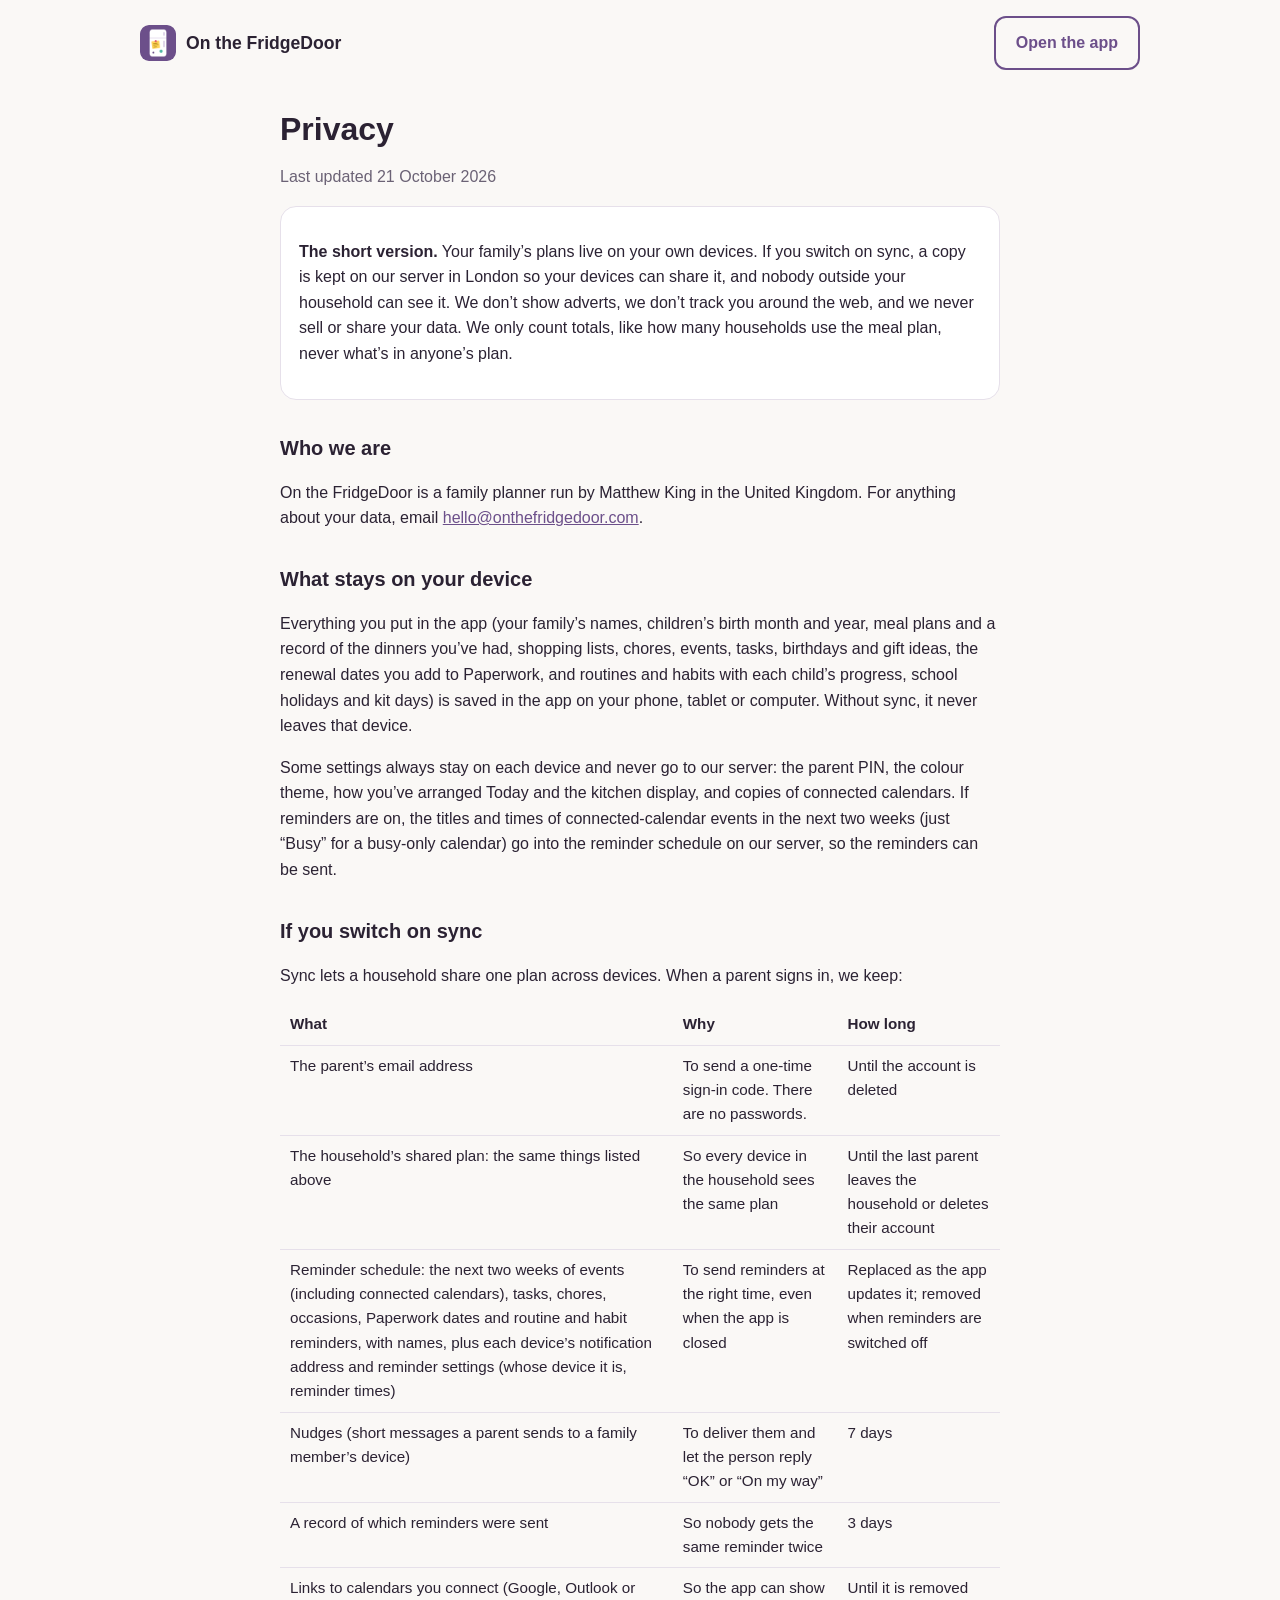
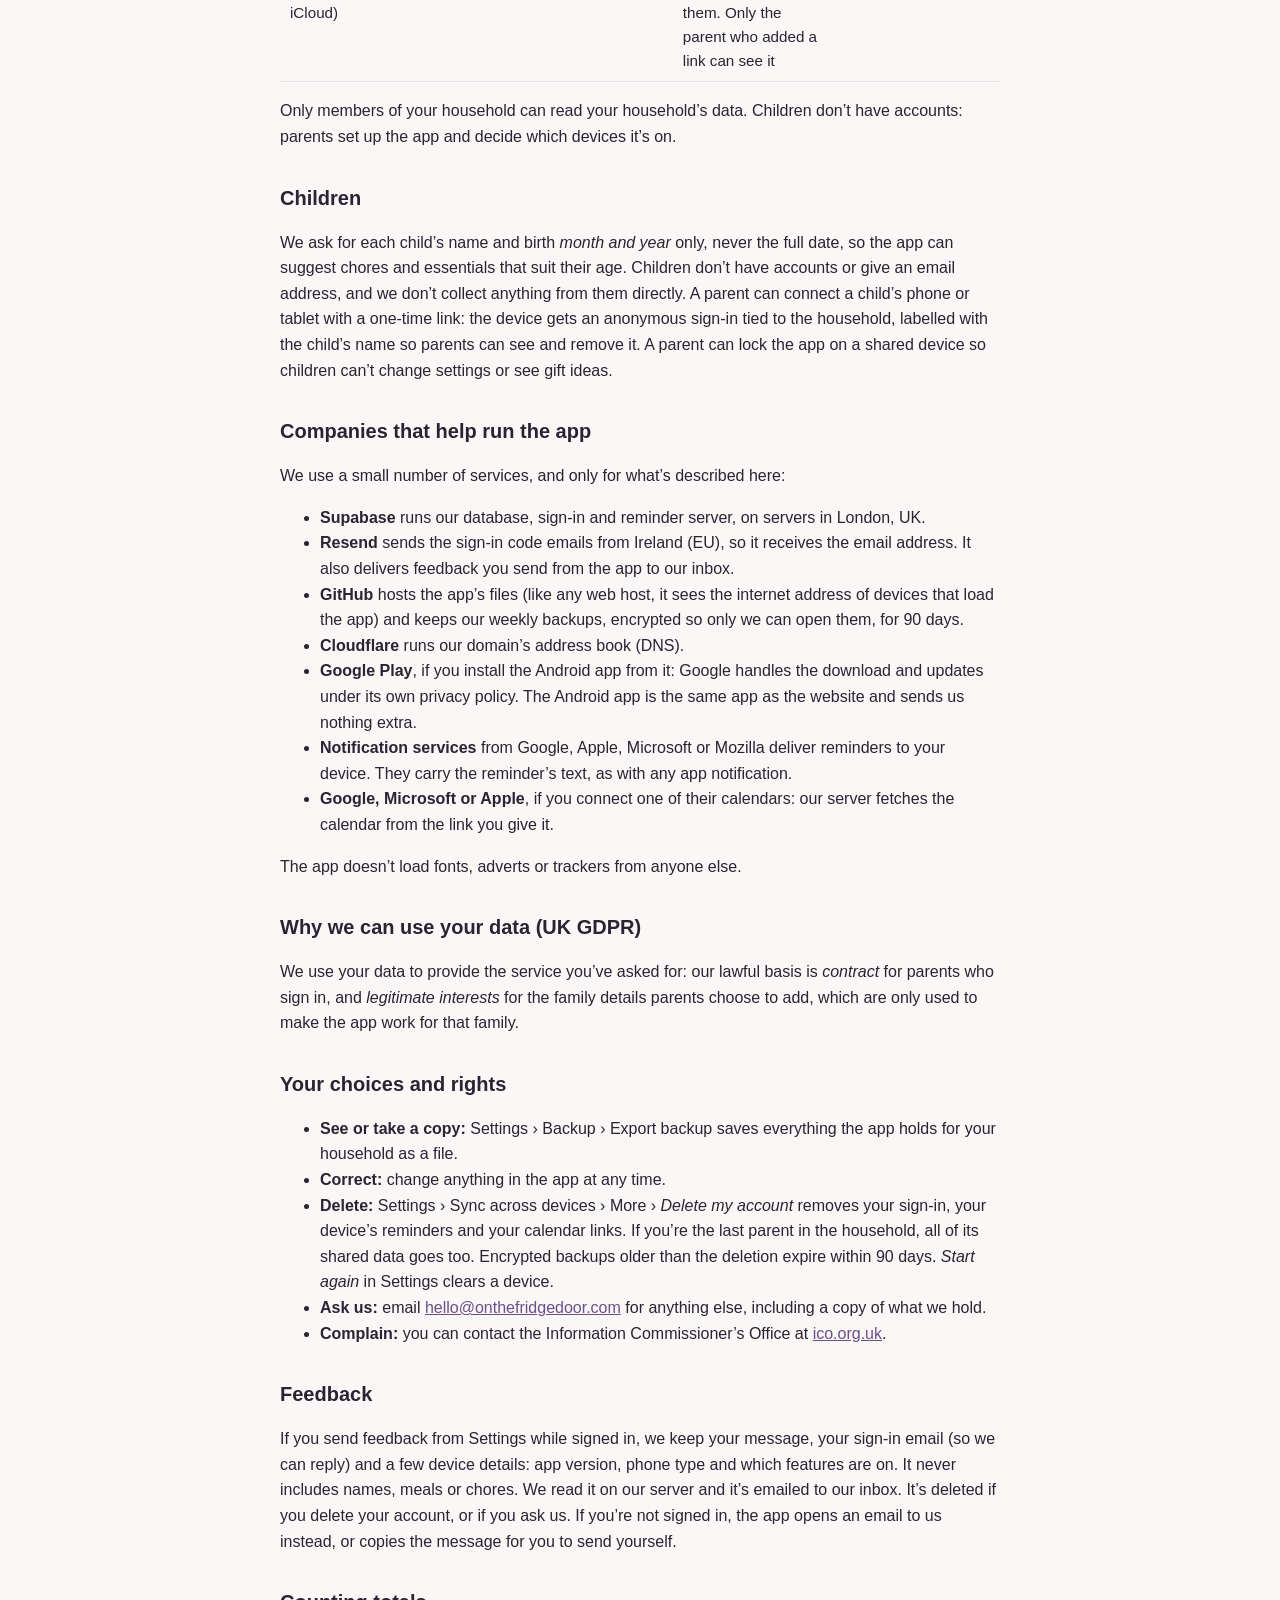
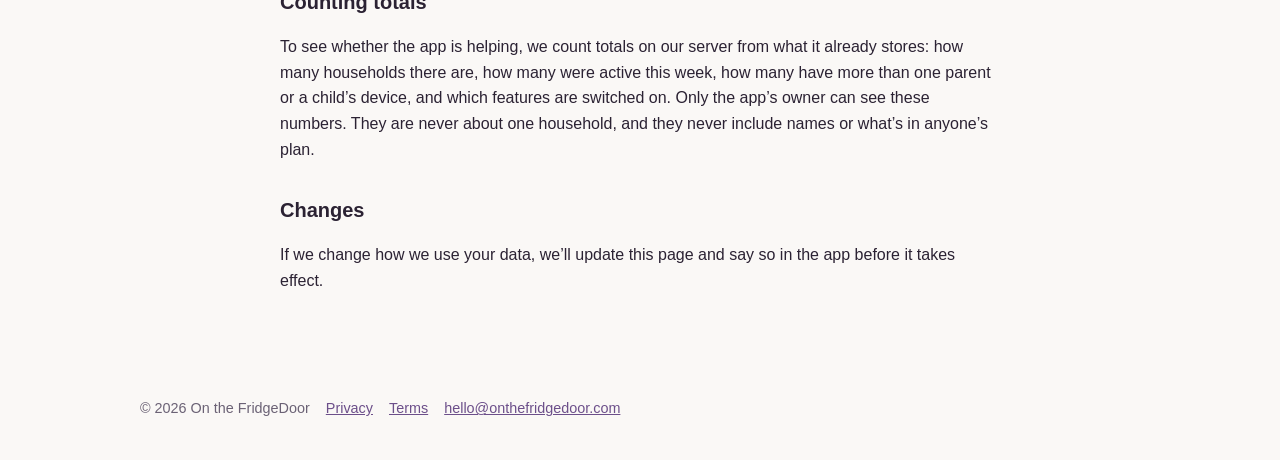
==== privacy.html @ 79370035 "Release v74" ====
<!doctype html>
<html lang="en-GB">
<head>
<meta charset="utf-8">
<meta name="viewport" content="width=device-width, initial-scale=1">
<title>Privacy · On the FridgeDoor</title>
<link rel="stylesheet" href="site.css?v=91fa1b6a5f">
<link rel="icon" href="icon-192.png?v=d05837e90c">
</head>
<body>
<header class="top"><a class="brand" href="https://onthefridgedoor.com/"><img src="icon-192.png?v=d05837e90c" alt="">On the FridgeDoor</a><a class="btn ghost" href="https://app.onthefridgedoor.com/">Open the app</a></header>
<main class="wrap">
<h1>Privacy</h1>
<p class="muted">Last updated 21 October 2026</p>

<div class="card">
<p><strong>The short version.</strong> Your family’s plans live on your own devices. If you switch on sync, a copy is kept on our server in London so your devices can share it, and nobody outside your household can see it. We don’t show adverts, we don’t track you around the web, and we never sell or share your data. We only count totals, like how many households use the meal plan, never what’s in anyone’s plan.</p>
</div>

<h2>Who we are</h2>
<p>On the FridgeDoor is a family planner run by Matthew King in the United Kingdom. For anything about your data, email <a href="mailto:hello@onthefridgedoor.com">hello@onthefridgedoor.com</a>.</p>

<h2>What stays on your device</h2>
<p>Everything you put in the app (your family’s names, children’s birth month and year, meal plans and a record of the dinners you’ve had, shopping lists, chores, events, tasks, birthdays and gift ideas, the renewal dates you add to Paperwork, and routines and habits with each child’s progress, school holidays and kit days) is saved in the app on your phone, tablet or computer. Without sync, it never leaves that device.</p>
<p>Some settings always stay on each device and never go to our server: the parent PIN, the colour theme, how you’ve arranged Today and the kitchen display, and copies of connected calendars. If reminders are on, the titles and times of connected-calendar events in the next two weeks (just “Busy” for a busy-only calendar) go into the reminder schedule on our server, so the reminders can be sent.</p>

<h2>If you switch on sync</h2>
<p>Sync lets a household share one plan across devices. When a parent signs in, we keep:</p>
<div class="tbl"><table>
<tr><th>What</th><th>Why</th><th>How long</th></tr>
<tr><td>The parent’s email address</td><td>To send a one-time sign-in code. There are no passwords.</td><td>Until the account is deleted</td></tr>
<tr><td>The household’s shared plan: the same things listed above</td><td>So every device in the household sees the same plan</td><td>Until the last parent leaves the household or deletes their account</td></tr>
<tr><td>Reminder schedule: the next two weeks of events (including connected calendars), tasks, chores, occasions, Paperwork dates and routine and habit reminders, with names, plus each device’s notification address and reminder settings (whose device it is, reminder times)</td><td>To send reminders at the right time, even when the app is closed</td><td>Replaced as the app updates it; removed when reminders are switched off</td></tr>
<tr><td>Nudges (short messages a parent sends to a family member’s device)</td><td>To deliver them and let the person reply “OK” or “On my way”</td><td>7 days</td></tr>
<tr><td>A record of which reminders were sent</td><td>So nobody gets the same reminder twice</td><td>3 days</td></tr>
<tr><td>Links to calendars you connect (Google, Outlook or iCloud)</td><td>So the app can show them. Only the parent who added a link can see it</td><td>Until it is removed</td></tr>
</table></div>
<p>Only members of your household can read your household’s data. Children don’t have accounts: parents set up the app and decide which devices it’s on.</p>

<h2>Children</h2>
<p>We ask for each child’s name and birth <em>month and year</em> only, never the full date, so the app can suggest chores and essentials that suit their age. Children don’t have accounts or give an email address, and we don’t collect anything from them directly. A parent can connect a child’s phone or tablet with a one-time link: the device gets an anonymous sign-in tied to the household, labelled with the child’s name so parents can see and remove it. A parent can lock the app on a shared device so children can’t change settings or see gift ideas.</p>

<h2>Companies that help run the app</h2>
<p>We use a small number of services, and only for what’s described here:</p>
<ul>
<li><strong>Supabase</strong> runs our database, sign-in and reminder server, on servers in London, UK.</li>
<li><strong>Resend</strong> sends the sign-in code emails from Ireland (EU), so it receives the email address. It also delivers feedback you send from the app to our inbox.</li>
<li><strong>GitHub</strong> hosts the app’s files (like any web host, it sees the internet address of devices that load the app) and keeps our weekly backups, encrypted so only we can open them, for 90 days.</li>
<li><strong>Cloudflare</strong> runs our domain’s address book (DNS).</li>
<li><strong>Google Play</strong>, if you install the Android app from it: Google handles the download and updates under its own privacy policy. The Android app is the same app as the website and sends us nothing extra.</li>
<li><strong>Notification services</strong> from Google, Apple, Microsoft or Mozilla deliver reminders to your device. They carry the reminder’s text, as with any app notification.</li>
<li><strong>Google, Microsoft or Apple</strong>, if you connect one of their calendars: our server fetches the calendar from the link you give it.</li>
</ul>
<p>The app doesn’t load fonts, adverts or trackers from anyone else.</p>

<h2>Why we can use your data (UK GDPR)</h2>
<p>We use your data to provide the service you’ve asked for: our lawful basis is <em>contract</em> for parents who sign in, and <em>legitimate interests</em> for the family details parents choose to add, which are only used to make the app work for that family.</p>

<h2>Your choices and rights</h2>
<ul>
<li><strong>See or take a copy:</strong> Settings › Backup › Export backup saves everything the app holds for your household as a file.</li>
<li><strong>Correct:</strong> change anything in the app at any time.</li>
<li><strong>Delete:</strong> Settings › Sync across devices › More › <em>Delete my account</em> removes your sign-in, your device’s reminders and your calendar links. If you’re the last parent in the household, all of its shared data goes too. Encrypted backups older than the deletion expire within 90 days. <em>Start again</em> in Settings clears a device.</li>
<li><strong>Ask us:</strong> email <a href="mailto:hello@onthefridgedoor.com">hello@onthefridgedoor.com</a> for anything else, including a copy of what we hold.</li>
<li><strong>Complain:</strong> you can contact the Information Commissioner’s Office at <a href="https://ico.org.uk/make-a-complaint/">ico.org.uk</a>.</li>
</ul>

<h2>Feedback</h2>
<p>If you send feedback from Settings while signed in, we keep your message, your sign-in email (so we can reply) and a few device details: app version, phone type and which features are on. It never includes names, meals or chores. We read it on our server and it’s emailed to our inbox. It’s deleted if you delete your account, or if you ask us. If you’re not signed in, the app opens an email to us instead, or copies the message for you to send yourself.</p>

<h2>Counting totals</h2>
<p>To see whether the app is helping, we count totals on our server from what it already stores: how many households there are, how many were active this week, how many have more than one parent or a child’s device, and which features are switched on. Only the app’s owner can see these numbers. They are never about one household, and they never include names or what’s in anyone’s plan.</p>

<h2>Changes</h2>
<p>If we change how we use your data, we’ll update this page and say so in the app before it takes effect.</p>
</main>
<footer><span>© 2026 On the FridgeDoor</span><a href="privacy.html">Privacy</a><a href="terms.html">Terms</a><a href="mailto:hello@onthefridgedoor.com">hello@onthefridgedoor.com</a></footer>
</body>
</html>
---- site.css ----
/* On the FridgeDoor: landing, privacy and terms pages */
:root{ --ink:#2b2233; --muted:#6b6275; --accent:#6C4F8A; --accent-soft:#f3eef8; --bg:#FAF8F6; --card:#fff; --line:#e6e0ea; color-scheme:light; }
@media (prefers-color-scheme: dark){ :root{ --ink:#efe9f4; --muted:#b8afc2; --accent:#b99ad8; --accent-soft:#2c2436; --bg:#17131b; --card:#211b27; --line:#3a3142; color-scheme:dark; } }
*{ box-sizing:border-box; }
body{ margin:0; background:var(--bg); color:var(--ink); font:16px/1.6 -apple-system, "Segoe UI", Roboto, Helvetica, Arial, sans-serif; }
a{ color:var(--accent); }
.wrap{ max-width:760px; margin:0 auto; padding:24px 20px 64px; }
header.top{ display:flex; align-items:center; justify-content:space-between; gap:12px; flex-wrap:wrap; padding:16px 20px; max-width:1040px; margin:0 auto; }
.brand{ display:flex; align-items:center; gap:10px; font-weight:800; font-size:1.1rem; color:var(--ink); text-decoration:none; }
.brand img{ width:36px; height:36px; border-radius:9px; }
.btn{ display:inline-block; background:var(--accent); color:#fff; text-decoration:none; font-weight:700; padding:12px 20px; border-radius:12px; }
@media (prefers-color-scheme: dark){ .btn{ color:#17131b; } }
.btn.ghost{ background:transparent; color:var(--accent); border:2px solid var(--accent); }
h1{ font-size:2rem; line-height:1.2; margin:0 0 12px; }
h2{ font-size:1.25rem; margin:32px 0 8px; }
h3{ font-size:1.05rem; margin:20px 0 6px; }
.muted{ color:var(--muted); }
.card{ background:var(--card); border:1px solid var(--line); border-radius:16px; padding:16px 18px; }
table{ border-collapse:collapse; width:100%; }
.tbl{ overflow-x:auto; }
th, td{ text-align:left; vertical-align:top; padding:8px 10px; border-bottom:1px solid var(--line); font-size:0.95rem; }
th{ font-weight:700; }
footer{ max-width:1040px; margin:0 auto; padding:24px 20px 40px; color:var(--muted); font-size:0.9rem; display:flex; gap:16px; flex-wrap:wrap; }

/* landing */
.hero{ max-width:1040px; margin:0 auto; padding:24px 20px 8px; display:grid; grid-template-columns:1.1fr 0.9fr; gap:32px; align-items:center; }
.hero p.lead{ font-size:1.15rem; color:var(--muted); margin:0 0 20px; }
.hero .shots{ display:flex; gap:12px; justify-content:center; }
.hero .shots img{ width:48%; max-width:240px; height:auto; border-radius:22px; border:1px solid var(--line); box-shadow:0 10px 30px rgba(40,20,60,.15); }
.cta{ display:flex; gap:10px; flex-wrap:wrap; }
.features{ max-width:1040px; margin:0 auto; padding:24px 20px; display:grid; grid-template-columns:repeat(auto-fit, minmax(220px, 1fr)); gap:14px; }
.features .card h3{ margin-top:0; }
.features .ico{ font-size:28px; }
.promise{ max-width:1040px; margin:0 auto; padding:0 20px; }
@media (max-width:760px){ .hero{ grid-template-columns:1fr; } h1{ font-size:1.7rem; } }
/* "Sound familiar?" and closing call to action */
.familiar{ max-width:760px; margin:0 auto; padding:24px 20px 8px; }
.familiar h2{ margin:0 0 10px; }
.familiar ul{ list-style:none; padding:0; margin:0 0 12px; display:grid; gap:10px; }
.familiar li{ background:var(--card); border:1px solid var(--line); border-left:4px solid var(--accent); border-radius:12px; padding:12px 14px; }
.features-h{ grid-column:1 / -1; margin:8px 0 0; }
.closing{ max-width:760px; margin:0 auto; padding:32px 20px 8px; text-align:center; }
.closing h2{ font-size:1.6rem; margin:0 0 6px; }
.closing .btn{ margin-top:8px; }
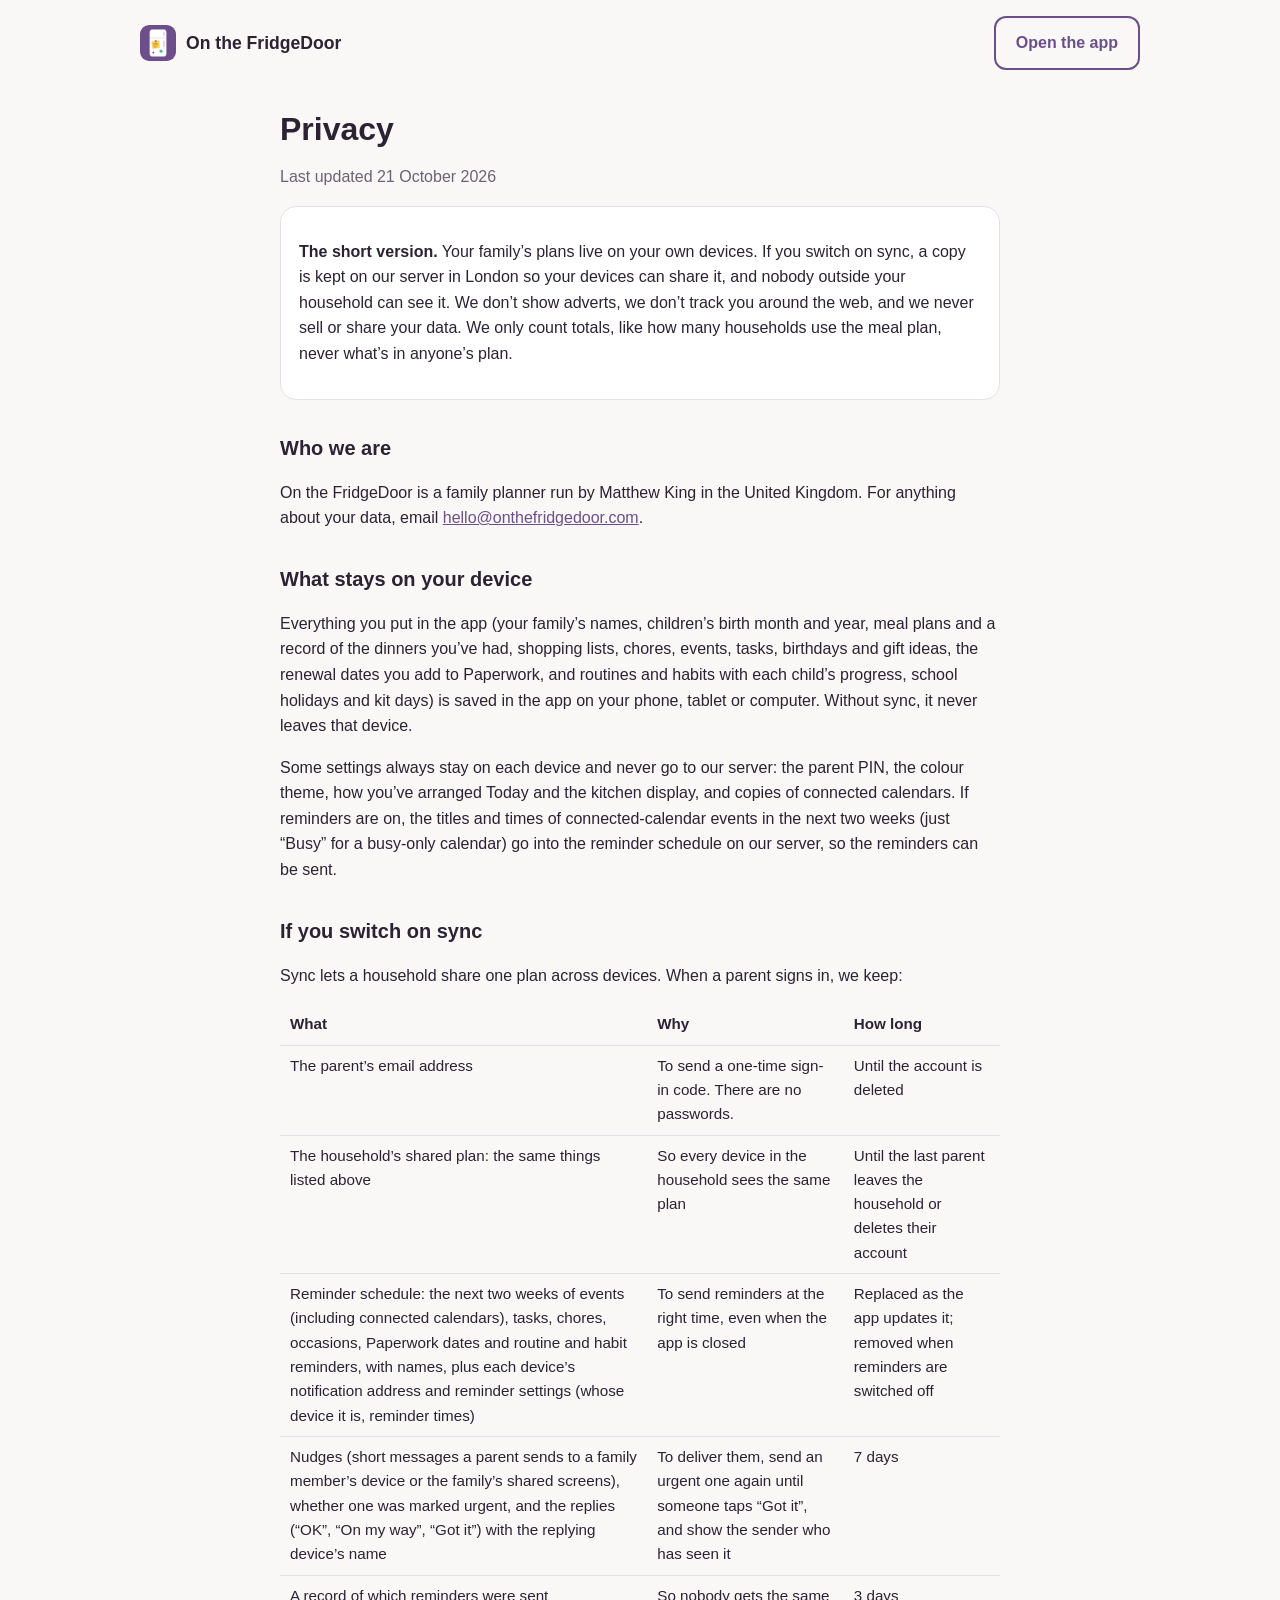
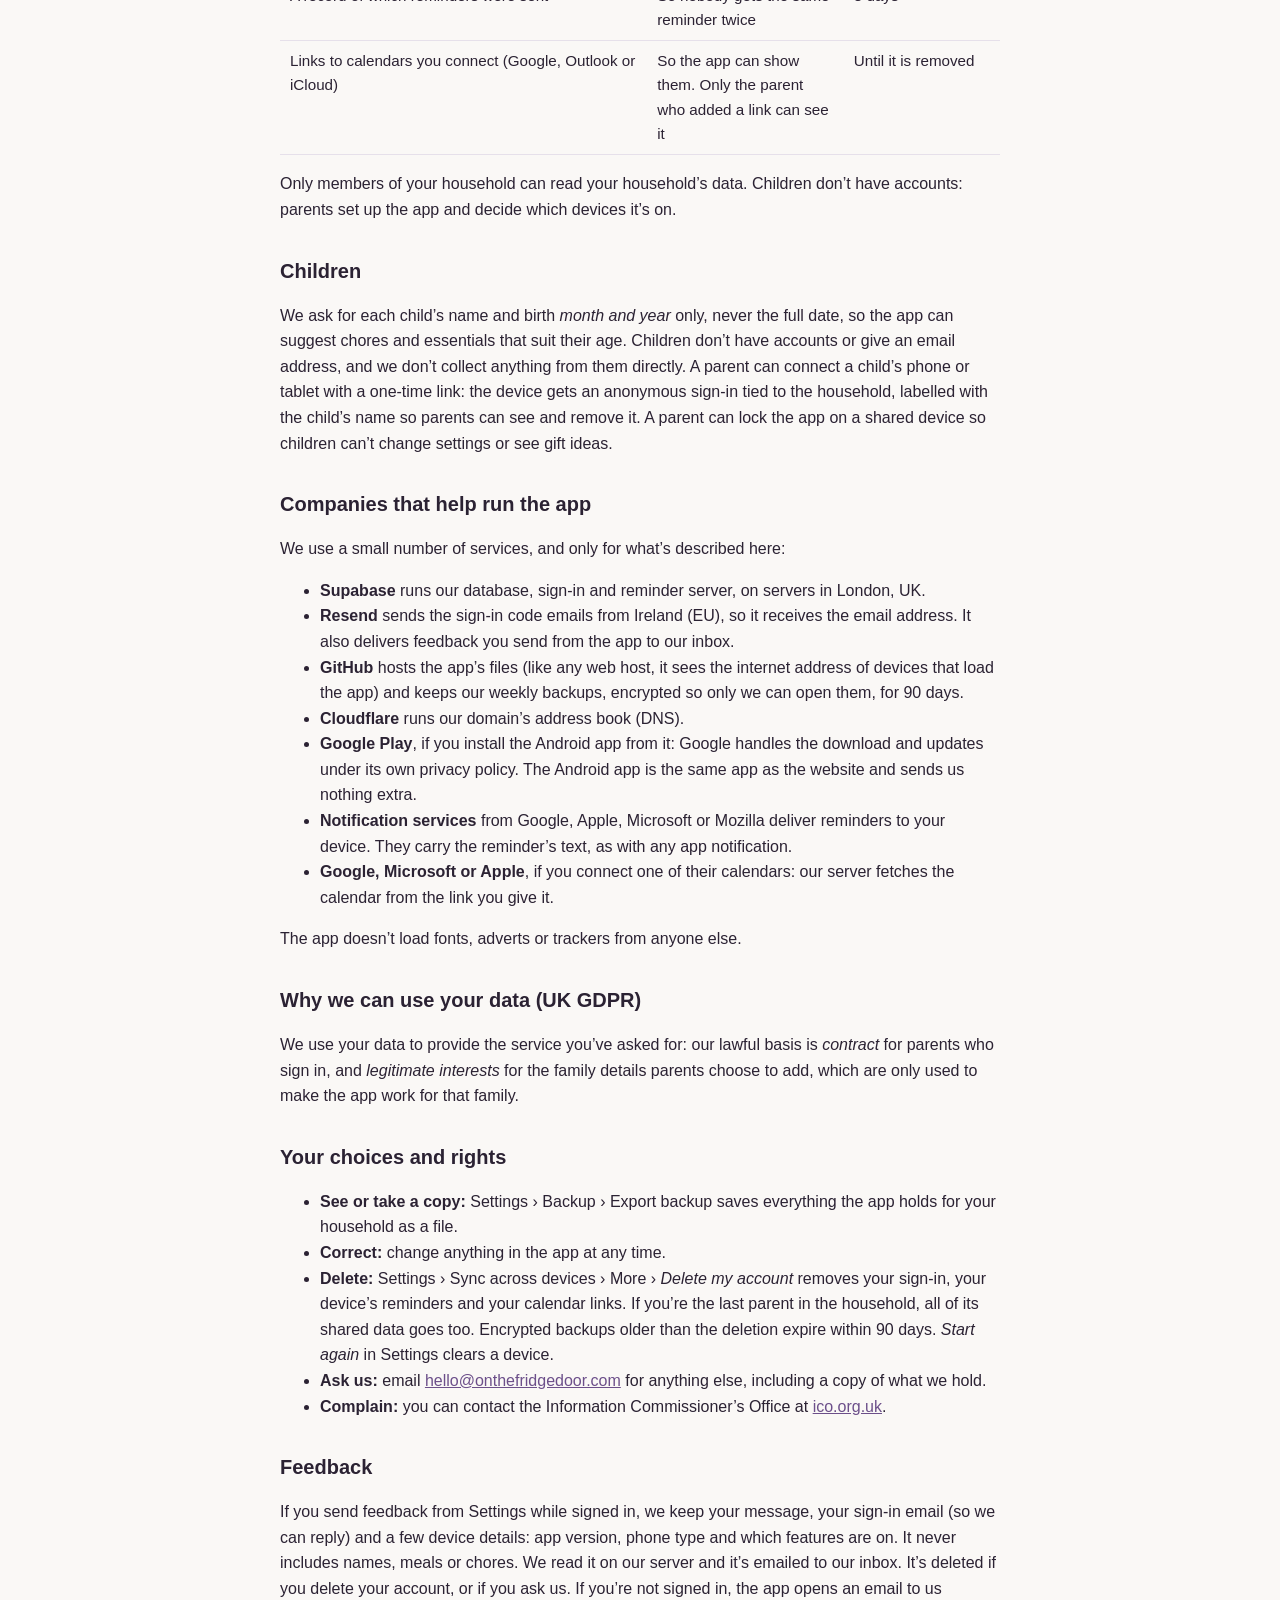
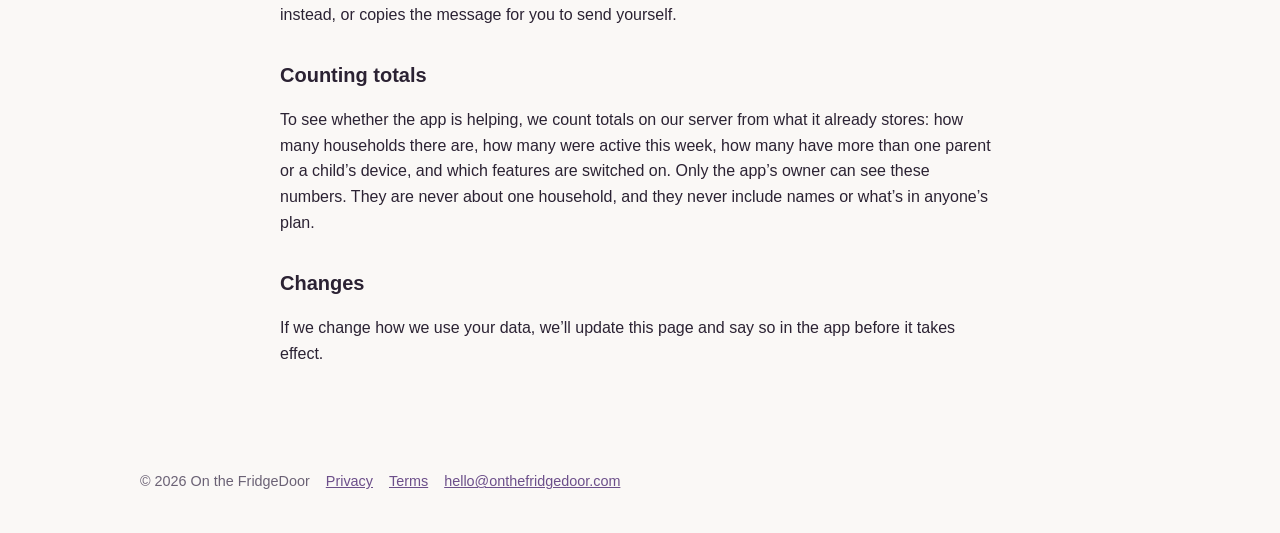
==== commit 33e5ccc8: "Release v75" ====
--- a/privacy.html
+++ b/privacy.html
@@ -31,7 +31,7 @@
 <tr><td>The parent’s email address</td><td>To send a one-time sign-in code. There are no passwords.</td><td>Until the account is deleted</td></tr>
 <tr><td>The household’s shared plan: the same things listed above</td><td>So every device in the household sees the same plan</td><td>Until the last parent leaves the household or deletes their account</td></tr>
 <tr><td>Reminder schedule: the next two weeks of events (including connected calendars), tasks, chores, occasions, Paperwork dates and routine and habit reminders, with names, plus each device’s notification address and reminder settings (whose device it is, reminder times)</td><td>To send reminders at the right time, even when the app is closed</td><td>Replaced as the app updates it; removed when reminders are switched off</td></tr>
-<tr><td>Nudges (short messages a parent sends to a family member’s device)</td><td>To deliver them and let the person reply “OK” or “On my way”</td><td>7 days</td></tr>
+<tr><td>Nudges (short messages a parent sends to a family member’s device or the family’s shared screens), whether one was marked urgent, and the replies (“OK”, “On my way”, “Got it”) with the replying device’s name</td><td>To deliver them, send an urgent one again until someone taps “Got it”, and show the sender who has seen it</td><td>7 days</td></tr>
 <tr><td>A record of which reminders were sent</td><td>So nobody gets the same reminder twice</td><td>3 days</td></tr>
 <tr><td>Links to calendars you connect (Google, Outlook or iCloud)</td><td>So the app can show them. Only the parent who added a link can see it</td><td>Until it is removed</td></tr>
 </table></div>
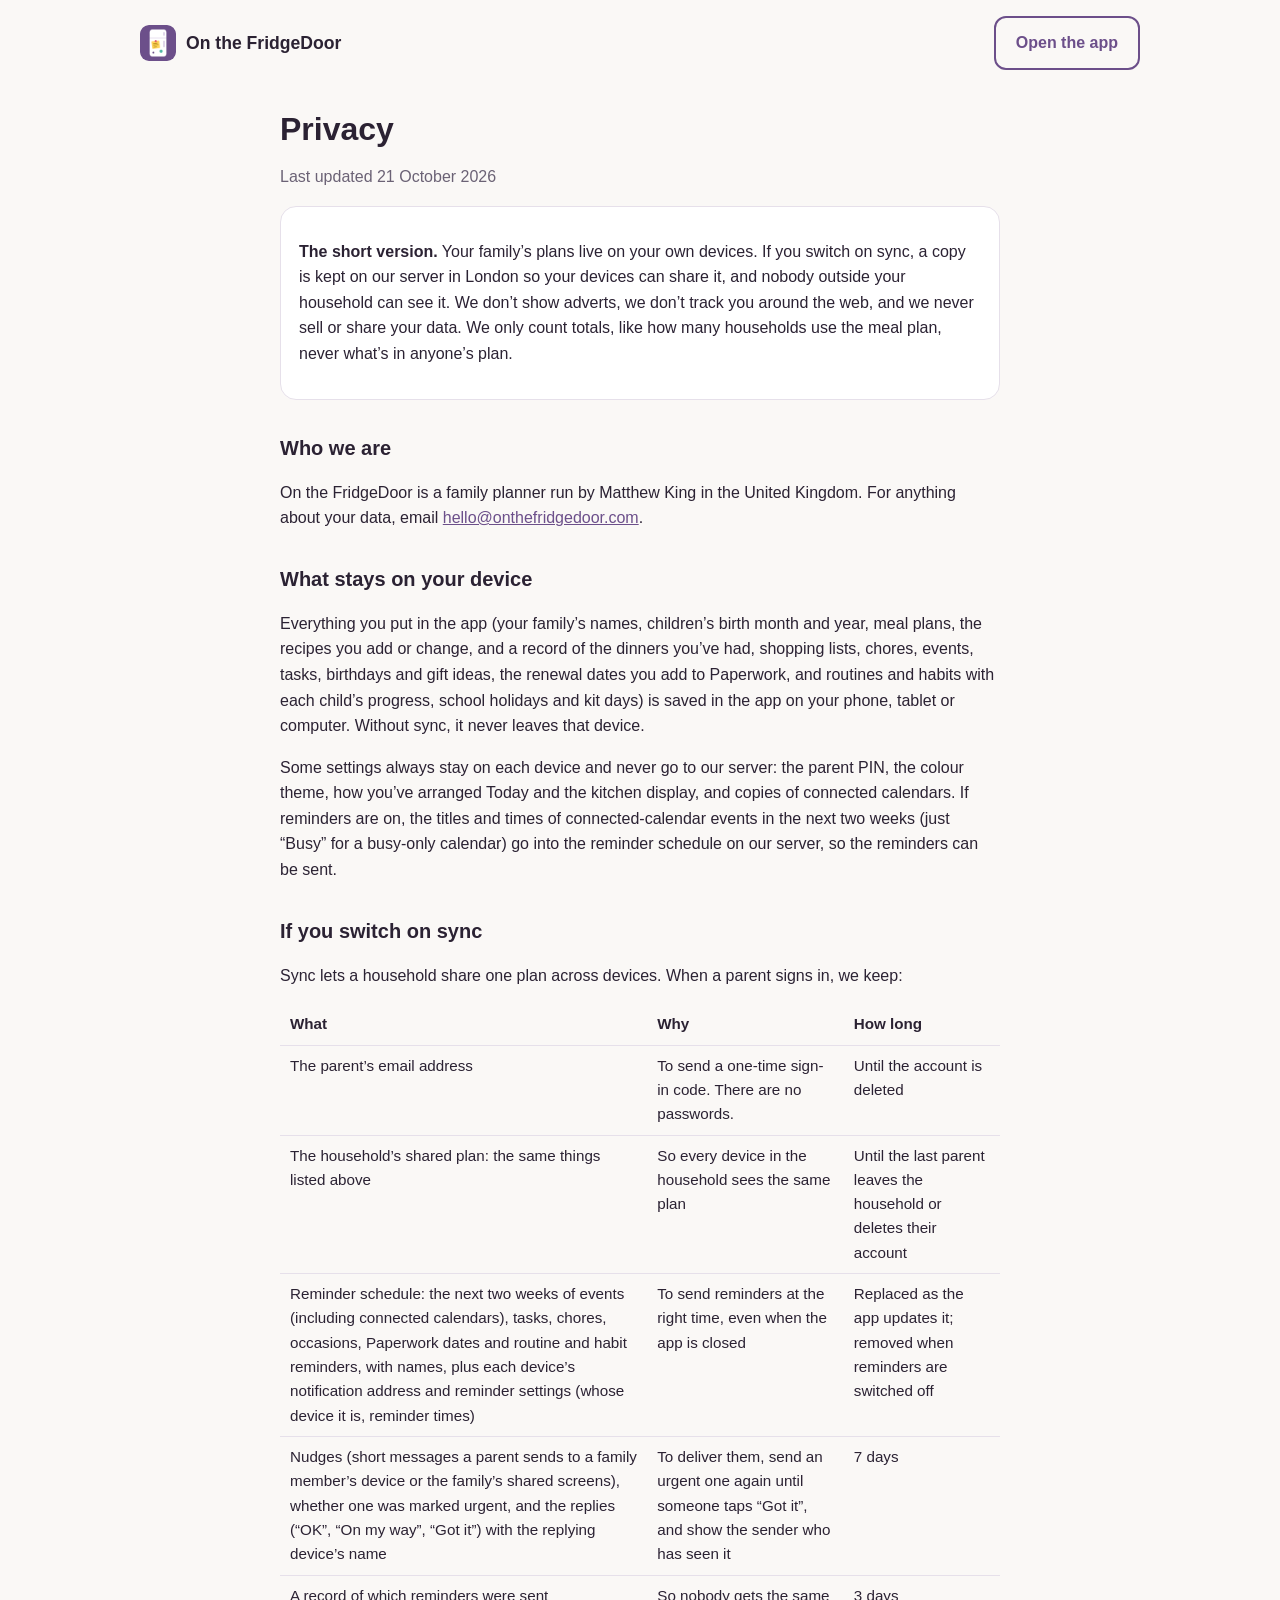
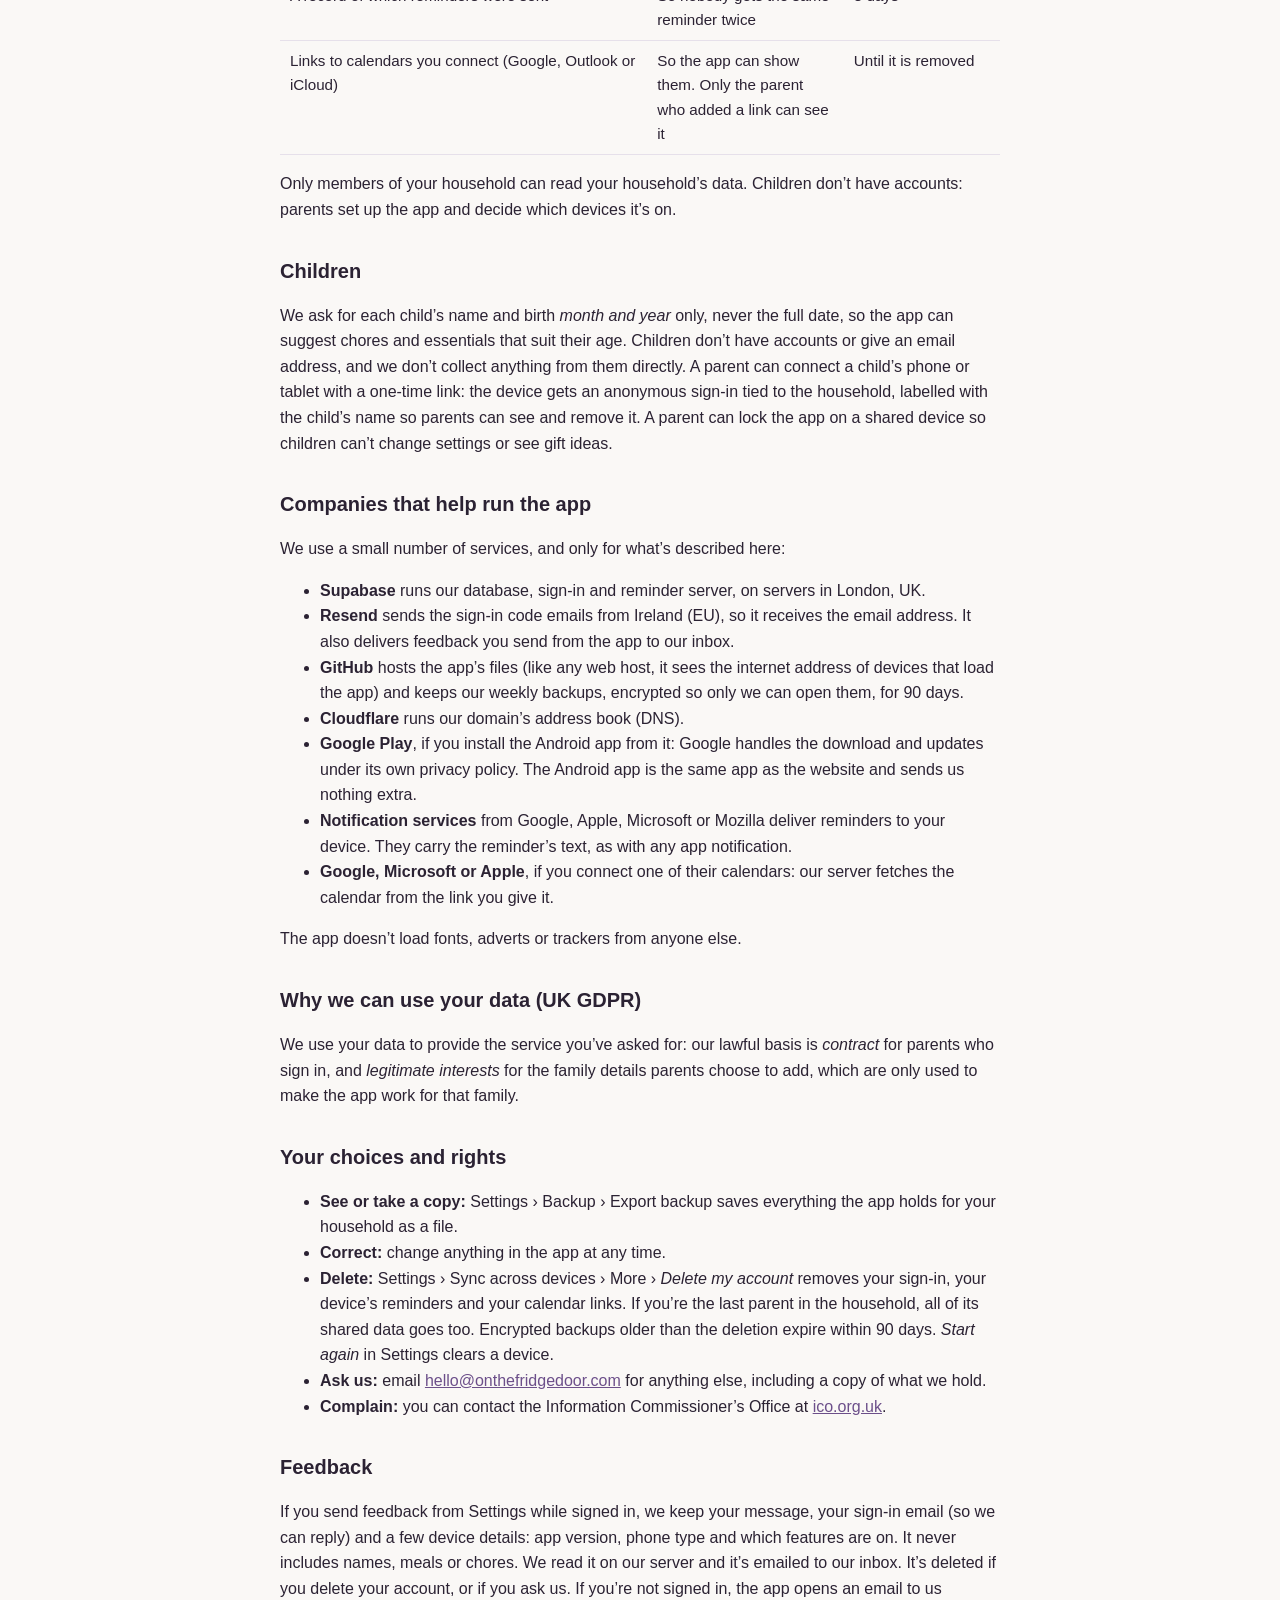
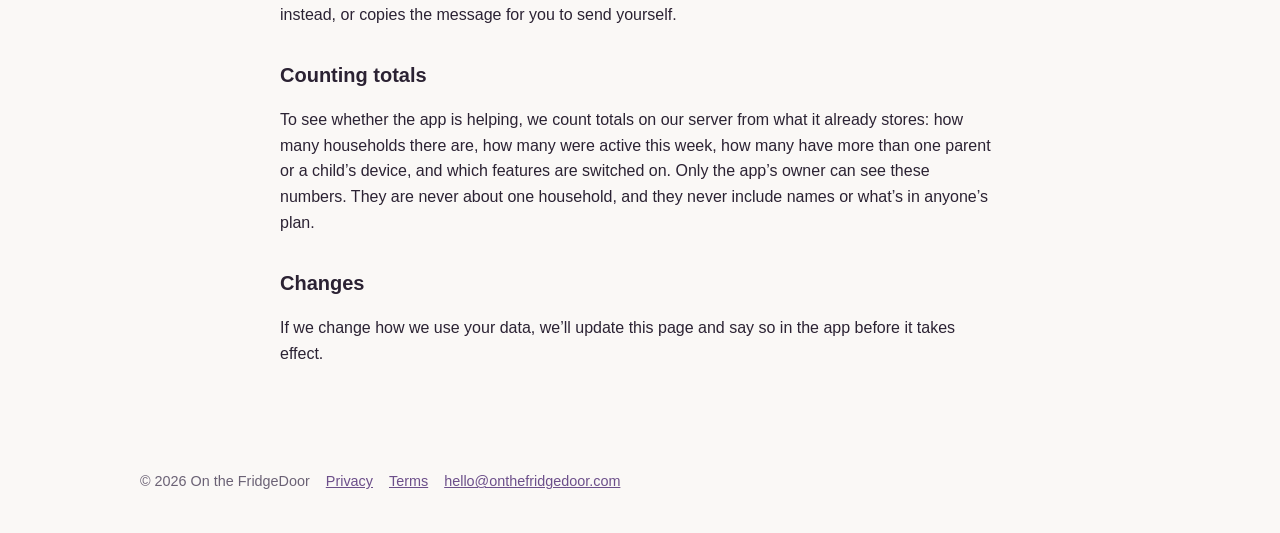
==== commit ee517760: "Release v76" ====
--- a/privacy.html
+++ b/privacy.html
@@ -21,7 +21,7 @@
 <p>On the FridgeDoor is a family planner run by Matthew King in the United Kingdom. For anything about your data, email <a href="mailto:hello@onthefridgedoor.com">hello@onthefridgedoor.com</a>.</p>
 
 <h2>What stays on your device</h2>
-<p>Everything you put in the app (your family’s names, children’s birth month and year, meal plans and a record of the dinners you’ve had, shopping lists, chores, events, tasks, birthdays and gift ideas, the renewal dates you add to Paperwork, and routines and habits with each child’s progress, school holidays and kit days) is saved in the app on your phone, tablet or computer. Without sync, it never leaves that device.</p>
+<p>Everything you put in the app (your family’s names, children’s birth month and year, meal plans, the recipes you add or change, and a record of the dinners you’ve had, shopping lists, chores, events, tasks, birthdays and gift ideas, the renewal dates you add to Paperwork, and routines and habits with each child’s progress, school holidays and kit days) is saved in the app on your phone, tablet or computer. Without sync, it never leaves that device.</p>
 <p>Some settings always stay on each device and never go to our server: the parent PIN, the colour theme, how you’ve arranged Today and the kitchen display, and copies of connected calendars. If reminders are on, the titles and times of connected-calendar events in the next two weeks (just “Busy” for a busy-only calendar) go into the reminder schedule on our server, so the reminders can be sent.</p>
 
 <h2>If you switch on sync</h2>
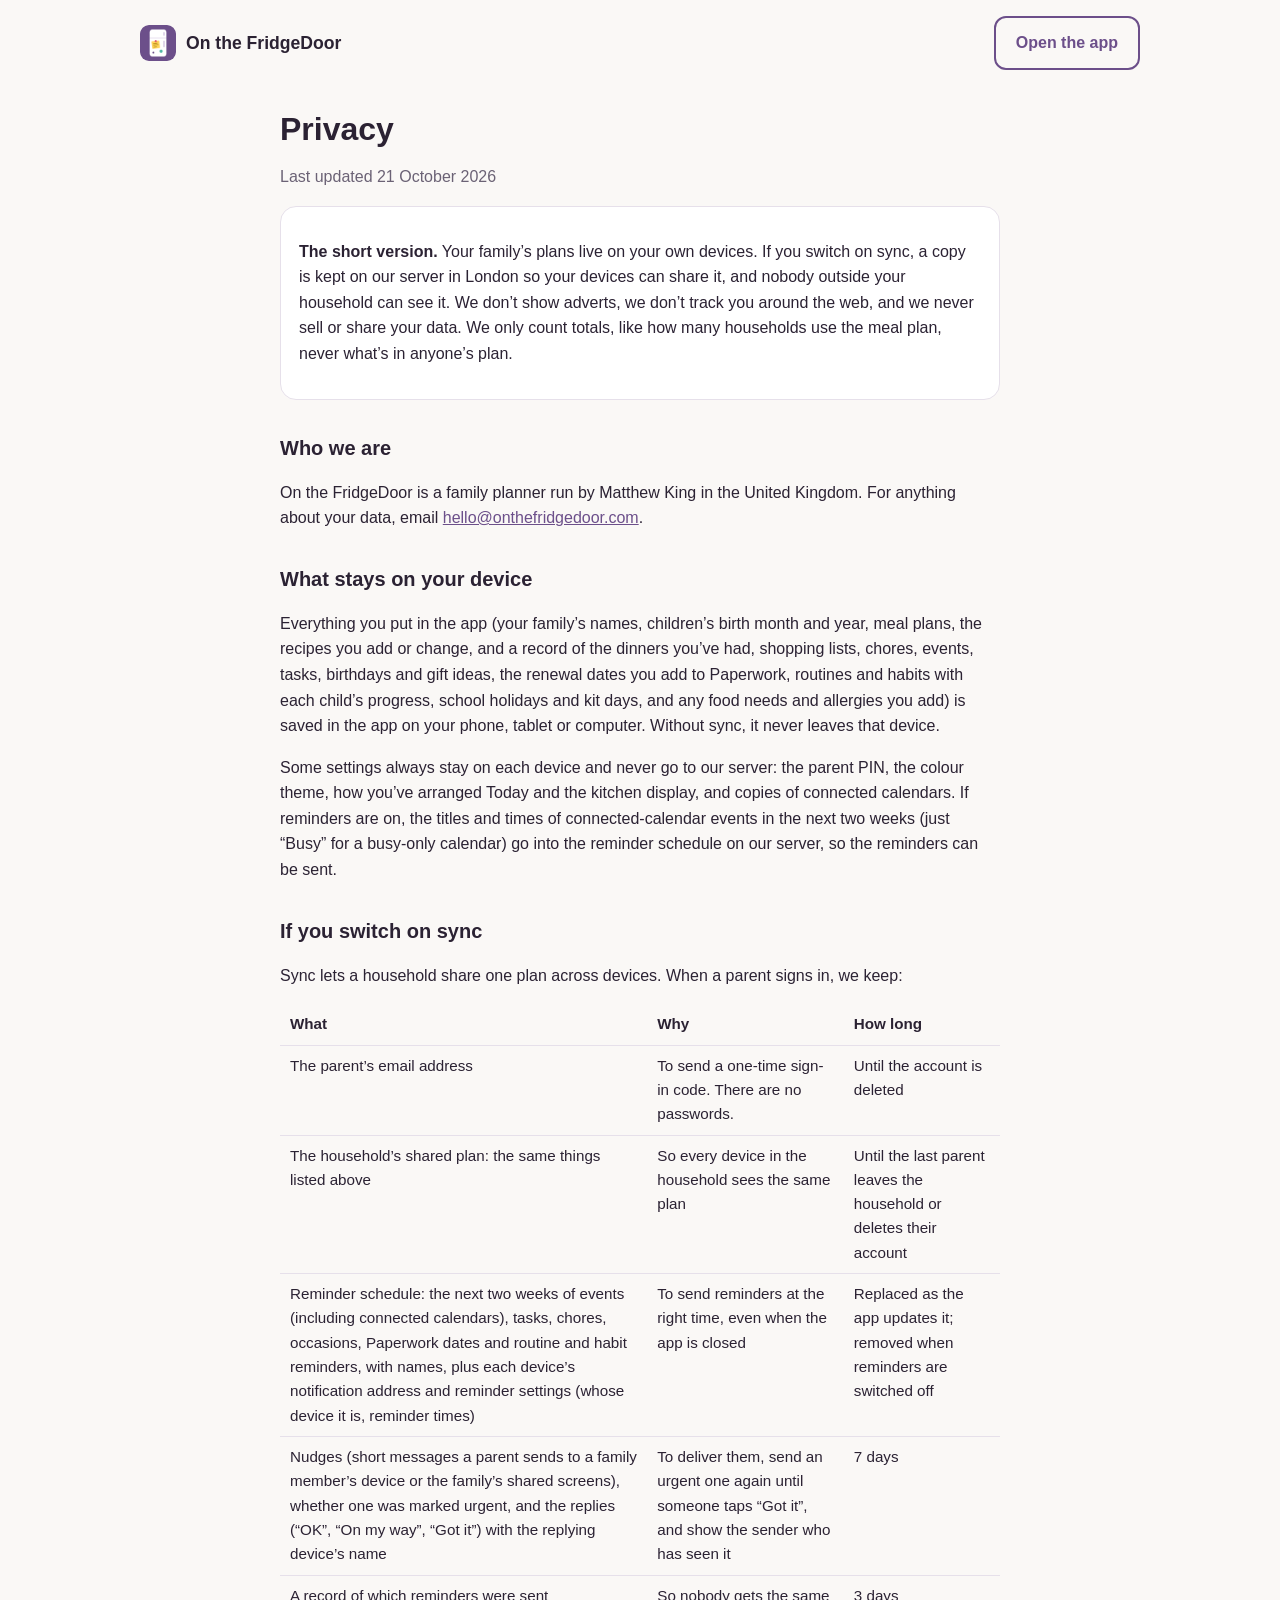
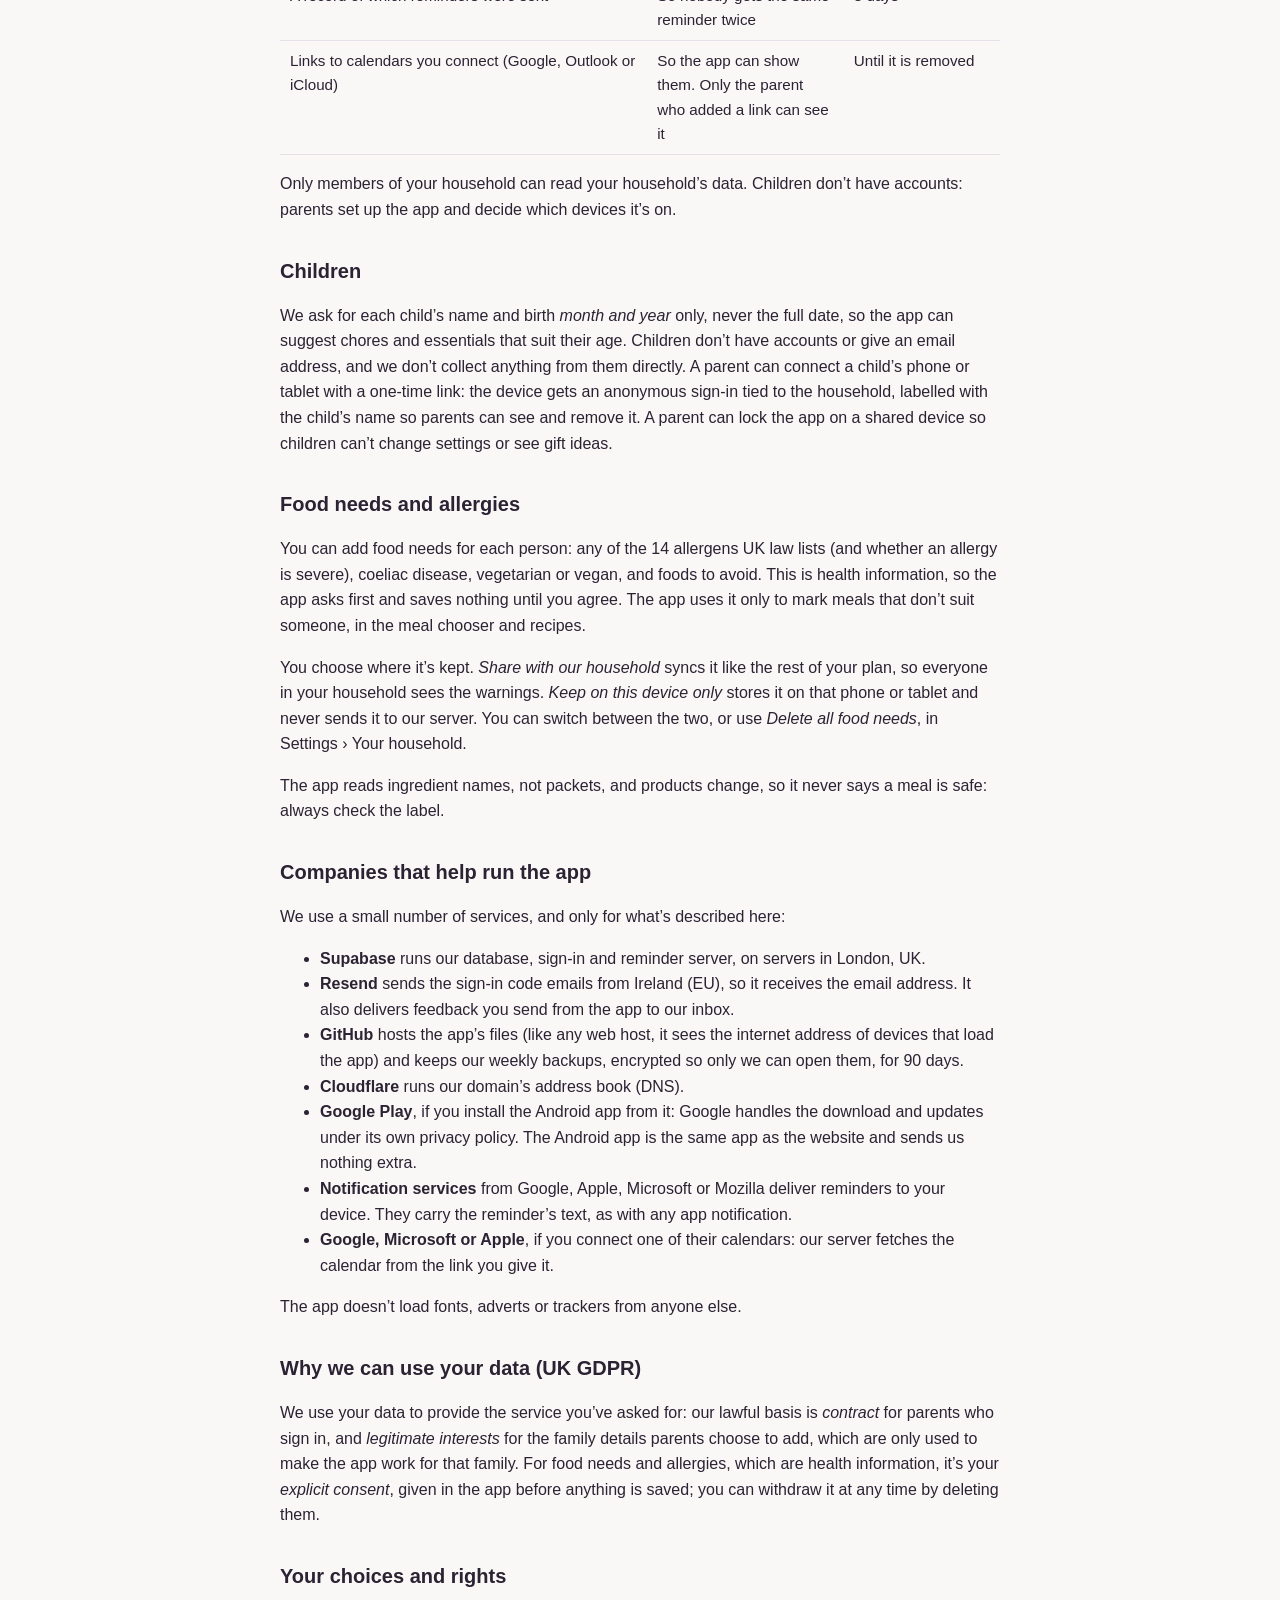
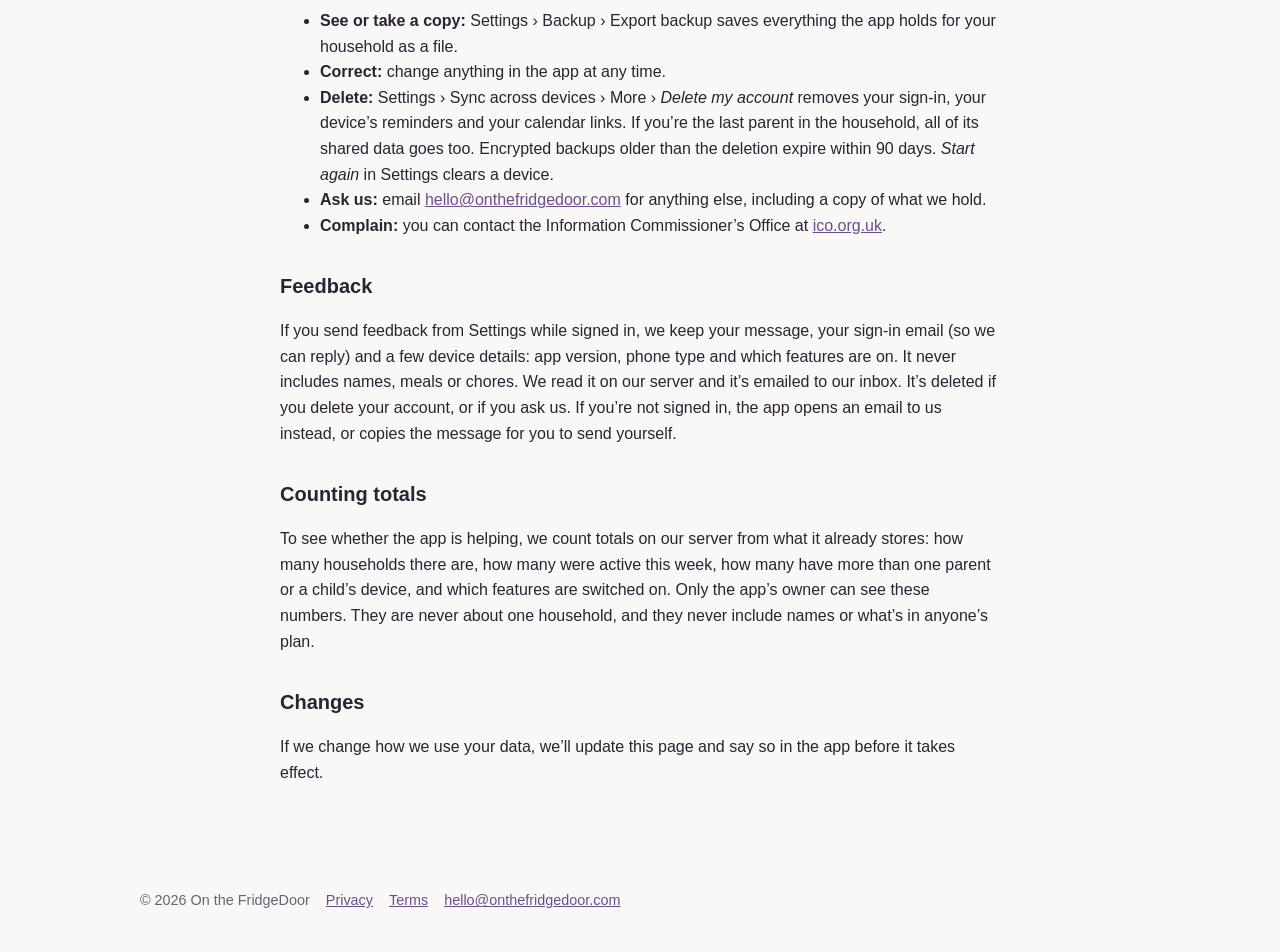
==== commit 24305a1f: "Release v78" ====
--- a/privacy.html
+++ b/privacy.html
@@ -21,7 +21,7 @@
 <p>On the FridgeDoor is a family planner run by Matthew King in the United Kingdom. For anything about your data, email <a href="mailto:hello@onthefridgedoor.com">hello@onthefridgedoor.com</a>.</p>
 
 <h2>What stays on your device</h2>
-<p>Everything you put in the app (your family’s names, children’s birth month and year, meal plans, the recipes you add or change, and a record of the dinners you’ve had, shopping lists, chores, events, tasks, birthdays and gift ideas, the renewal dates you add to Paperwork, and routines and habits with each child’s progress, school holidays and kit days) is saved in the app on your phone, tablet or computer. Without sync, it never leaves that device.</p>
+<p>Everything you put in the app (your family’s names, children’s birth month and year, meal plans, the recipes you add or change, and a record of the dinners you’ve had, shopping lists, chores, events, tasks, birthdays and gift ideas, the renewal dates you add to Paperwork, routines and habits with each child’s progress, school holidays and kit days, and any food needs and allergies you add) is saved in the app on your phone, tablet or computer. Without sync, it never leaves that device.</p>
 <p>Some settings always stay on each device and never go to our server: the parent PIN, the colour theme, how you’ve arranged Today and the kitchen display, and copies of connected calendars. If reminders are on, the titles and times of connected-calendar events in the next two weeks (just “Busy” for a busy-only calendar) go into the reminder schedule on our server, so the reminders can be sent.</p>
 
 <h2>If you switch on sync</h2>
@@ -40,6 +40,11 @@
 <h2>Children</h2>
 <p>We ask for each child’s name and birth <em>month and year</em> only, never the full date, so the app can suggest chores and essentials that suit their age. Children don’t have accounts or give an email address, and we don’t collect anything from them directly. A parent can connect a child’s phone or tablet with a one-time link: the device gets an anonymous sign-in tied to the household, labelled with the child’s name so parents can see and remove it. A parent can lock the app on a shared device so children can’t change settings or see gift ideas.</p>
 
+<h2>Food needs and allergies</h2>
+<p>You can add food needs for each person: any of the 14 allergens UK law lists (and whether an allergy is severe), coeliac disease, vegetarian or vegan, and foods to avoid. This is health information, so the app asks first and saves nothing until you agree. The app uses it only to mark meals that don’t suit someone, in the meal chooser and recipes.</p>
+<p>You choose where it’s kept. <em>Share with our household</em> syncs it like the rest of your plan, so everyone in your household sees the warnings. <em>Keep on this device only</em> stores it on that phone or tablet and never sends it to our server. You can switch between the two, or use <em>Delete all food needs</em>, in Settings › Your household.</p>
+<p>The app reads ingredient names, not packets, and products change, so it never says a meal is safe: always check the label.</p>
+
 <h2>Companies that help run the app</h2>
 <p>We use a small number of services, and only for what’s described here:</p>
 <ul>
@@ -54,7 +59,7 @@
 <p>The app doesn’t load fonts, adverts or trackers from anyone else.</p>
 
 <h2>Why we can use your data (UK GDPR)</h2>
-<p>We use your data to provide the service you’ve asked for: our lawful basis is <em>contract</em> for parents who sign in, and <em>legitimate interests</em> for the family details parents choose to add, which are only used to make the app work for that family.</p>
+<p>We use your data to provide the service you’ve asked for: our lawful basis is <em>contract</em> for parents who sign in, and <em>legitimate interests</em> for the family details parents choose to add, which are only used to make the app work for that family. For food needs and allergies, which are health information, it’s your <em>explicit consent</em>, given in the app before anything is saved; you can withdraw it at any time by deleting them.</p>
 
 <h2>Your choices and rights</h2>
 <ul>
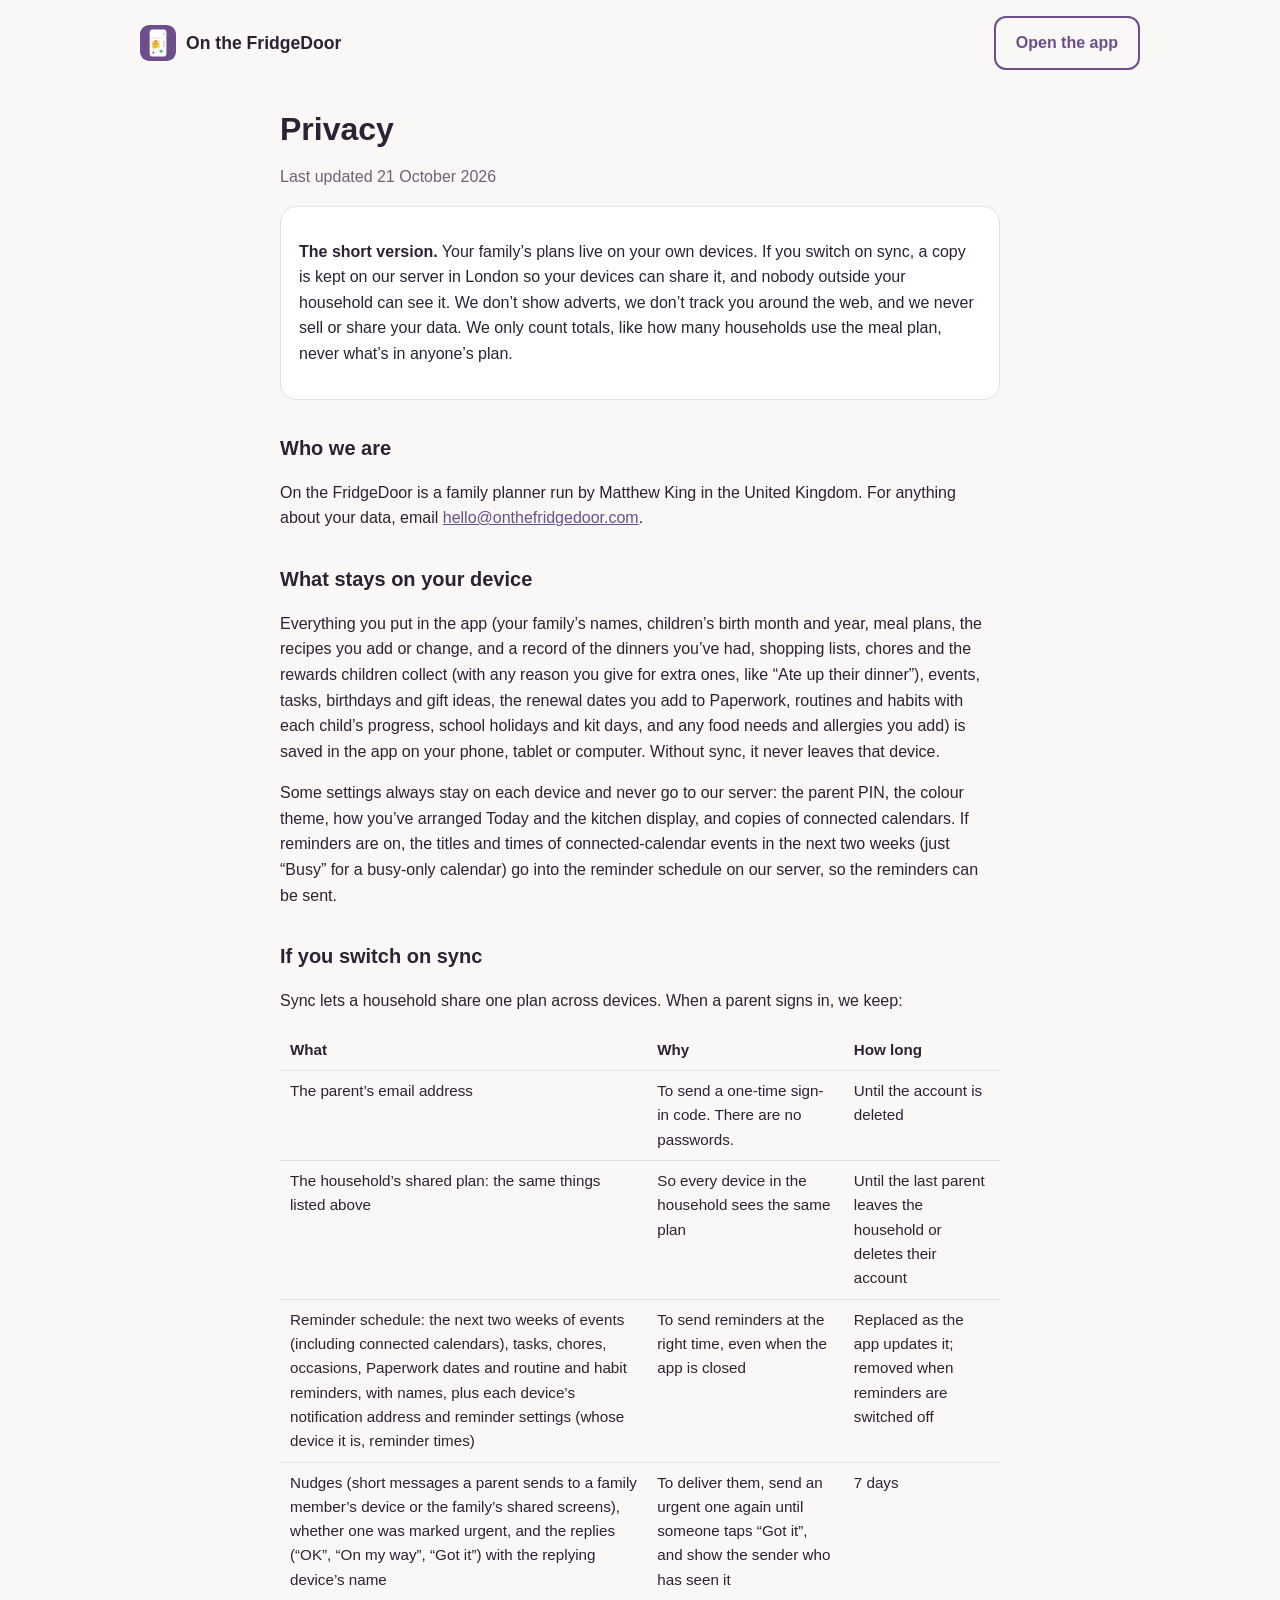
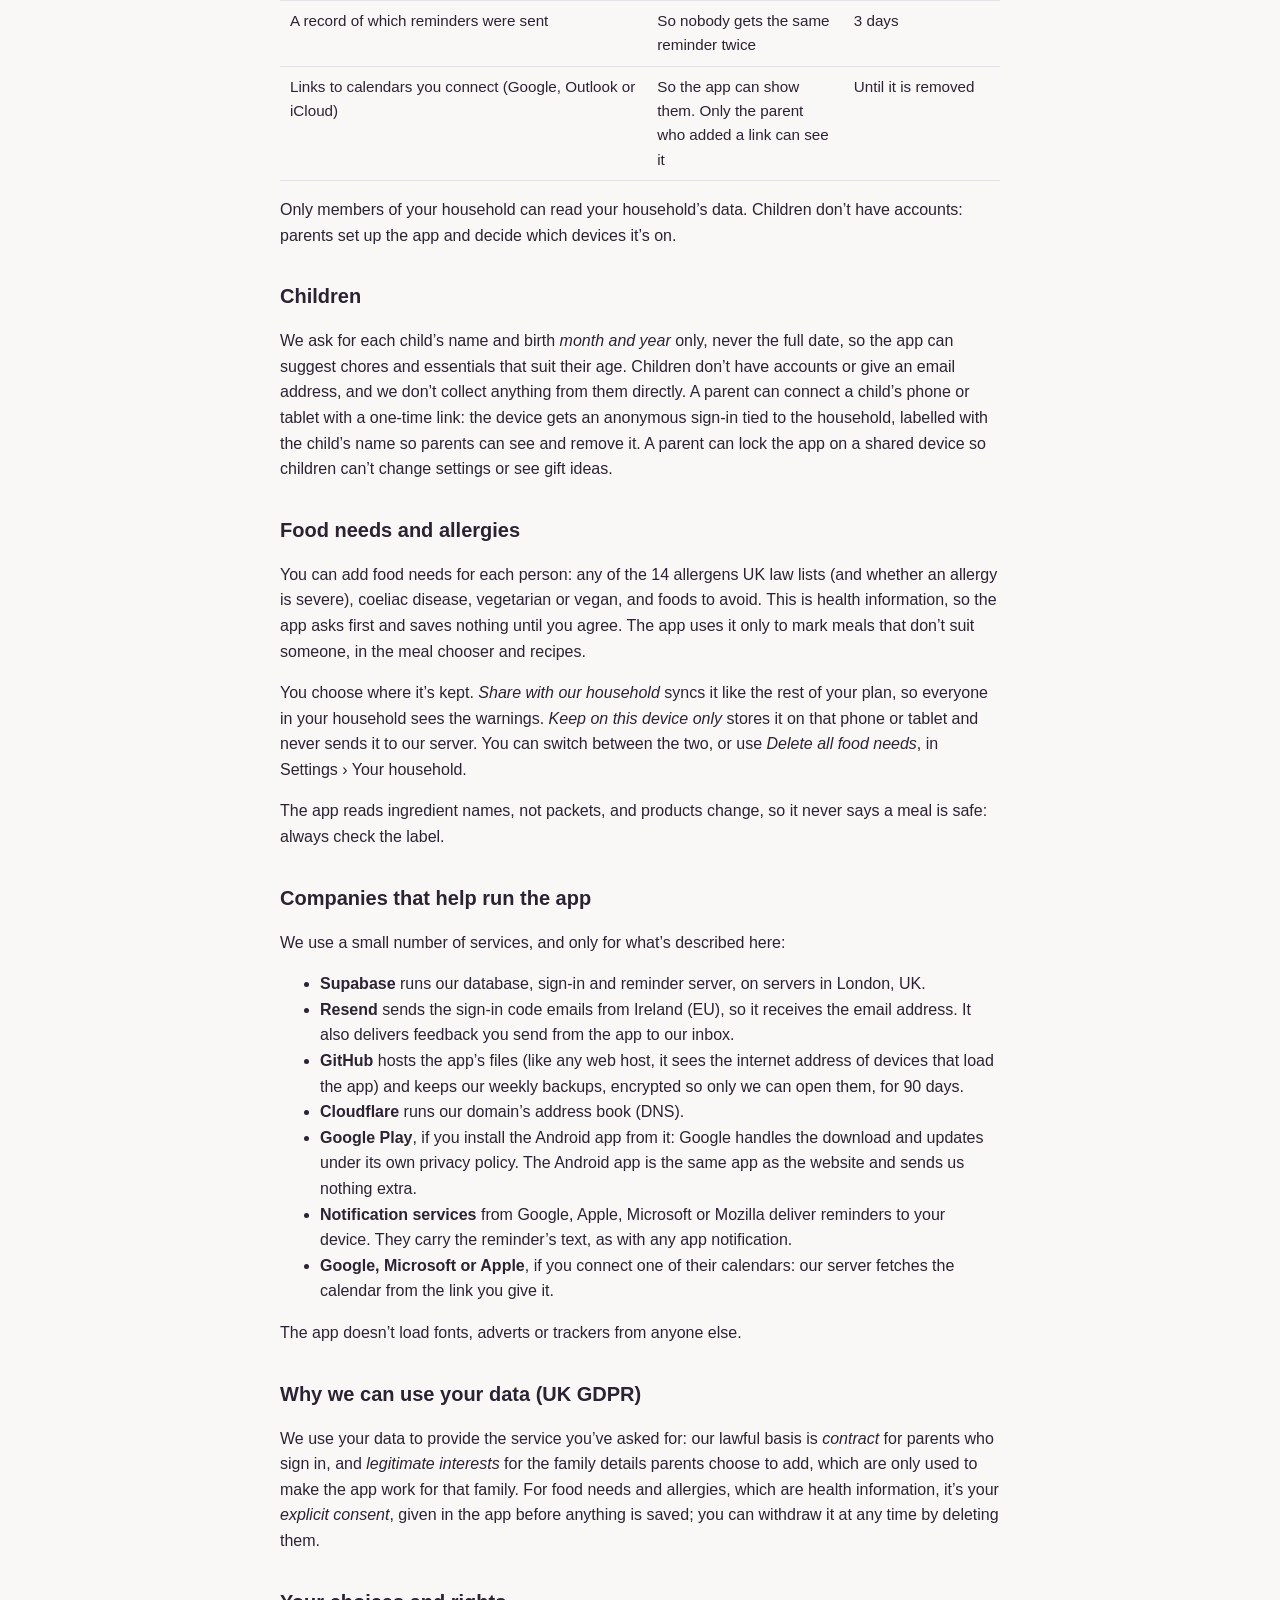
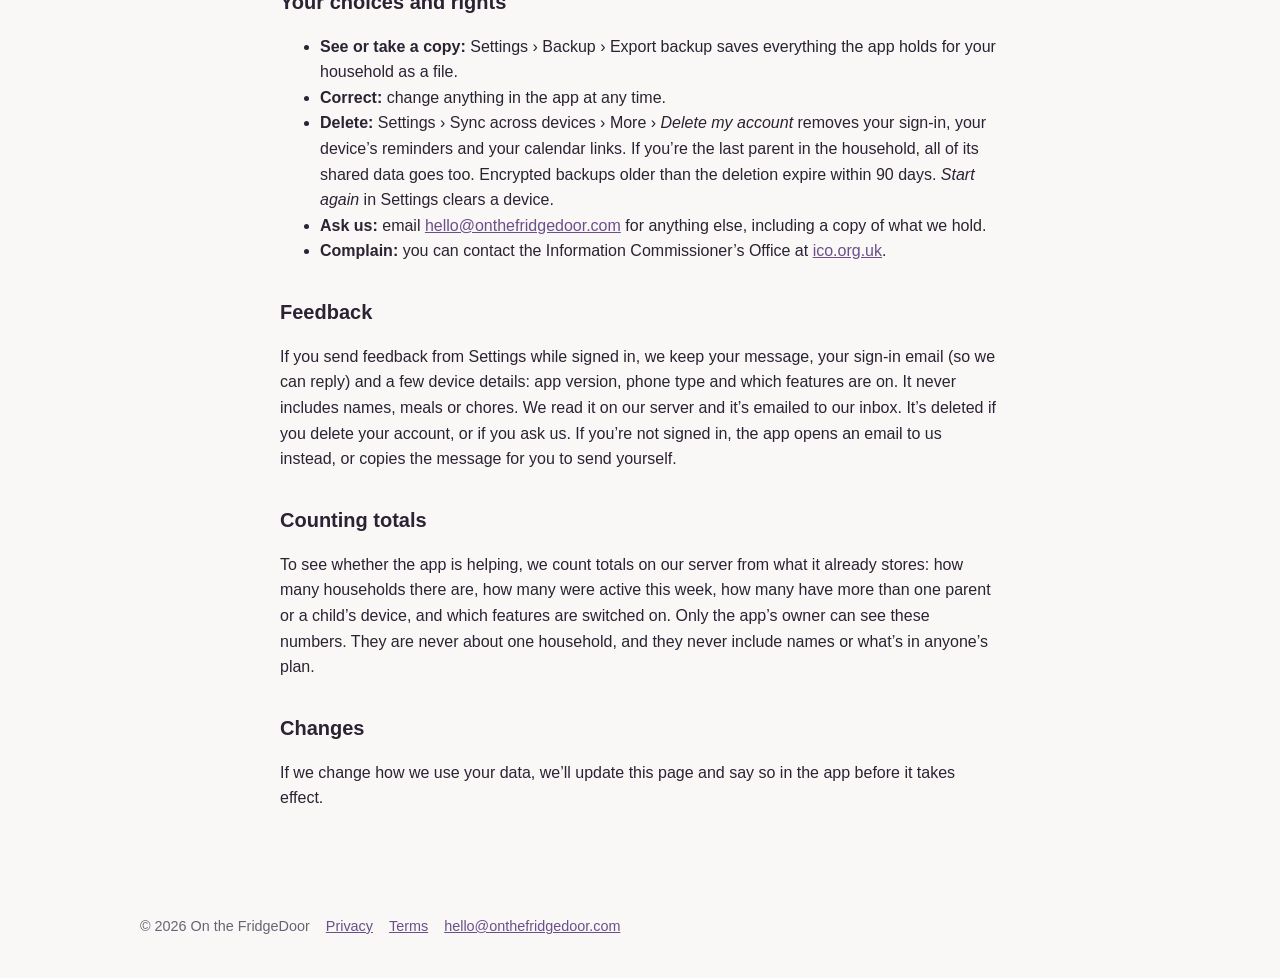
==== commit 58e6af4a: "Release v96" ====
--- a/privacy.html
+++ b/privacy.html
@@ -21,7 +21,7 @@
 <p>On the FridgeDoor is a family planner run by Matthew King in the United Kingdom. For anything about your data, email <a href="mailto:hello@onthefridgedoor.com">hello@onthefridgedoor.com</a>.</p>
 
 <h2>What stays on your device</h2>
-<p>Everything you put in the app (your family’s names, children’s birth month and year, meal plans, the recipes you add or change, and a record of the dinners you’ve had, shopping lists, chores, events, tasks, birthdays and gift ideas, the renewal dates you add to Paperwork, routines and habits with each child’s progress, school holidays and kit days, and any food needs and allergies you add) is saved in the app on your phone, tablet or computer. Without sync, it never leaves that device.</p>
+<p>Everything you put in the app (your family’s names, children’s birth month and year, meal plans, the recipes you add or change, and a record of the dinners you’ve had, shopping lists, chores and the rewards children collect (with any reason you give for extra ones, like “Ate up their dinner”), events, tasks, birthdays and gift ideas, the renewal dates you add to Paperwork, routines and habits with each child’s progress, school holidays and kit days, and any food needs and allergies you add) is saved in the app on your phone, tablet or computer. Without sync, it never leaves that device.</p>
 <p>Some settings always stay on each device and never go to our server: the parent PIN, the colour theme, how you’ve arranged Today and the kitchen display, and copies of connected calendars. If reminders are on, the titles and times of connected-calendar events in the next two weeks (just “Busy” for a busy-only calendar) go into the reminder schedule on our server, so the reminders can be sent.</p>
 
 <h2>If you switch on sync</h2>
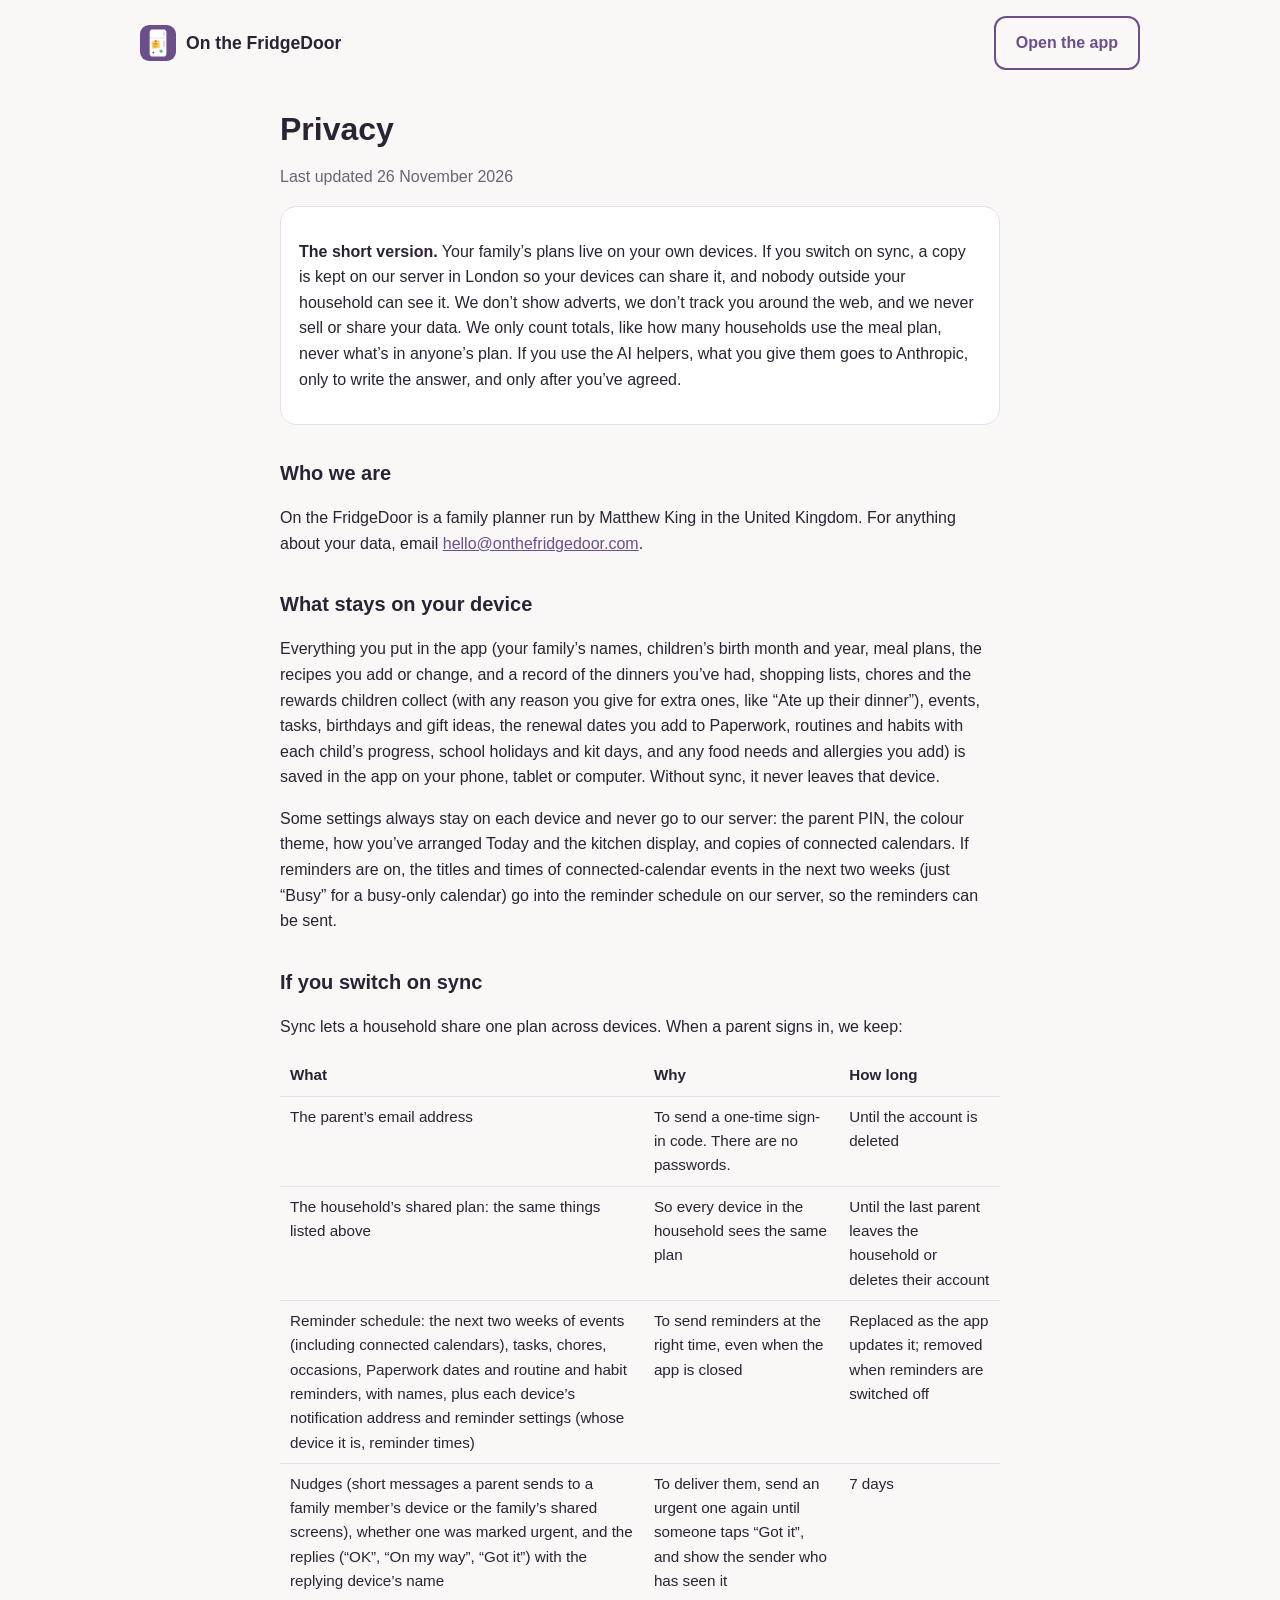
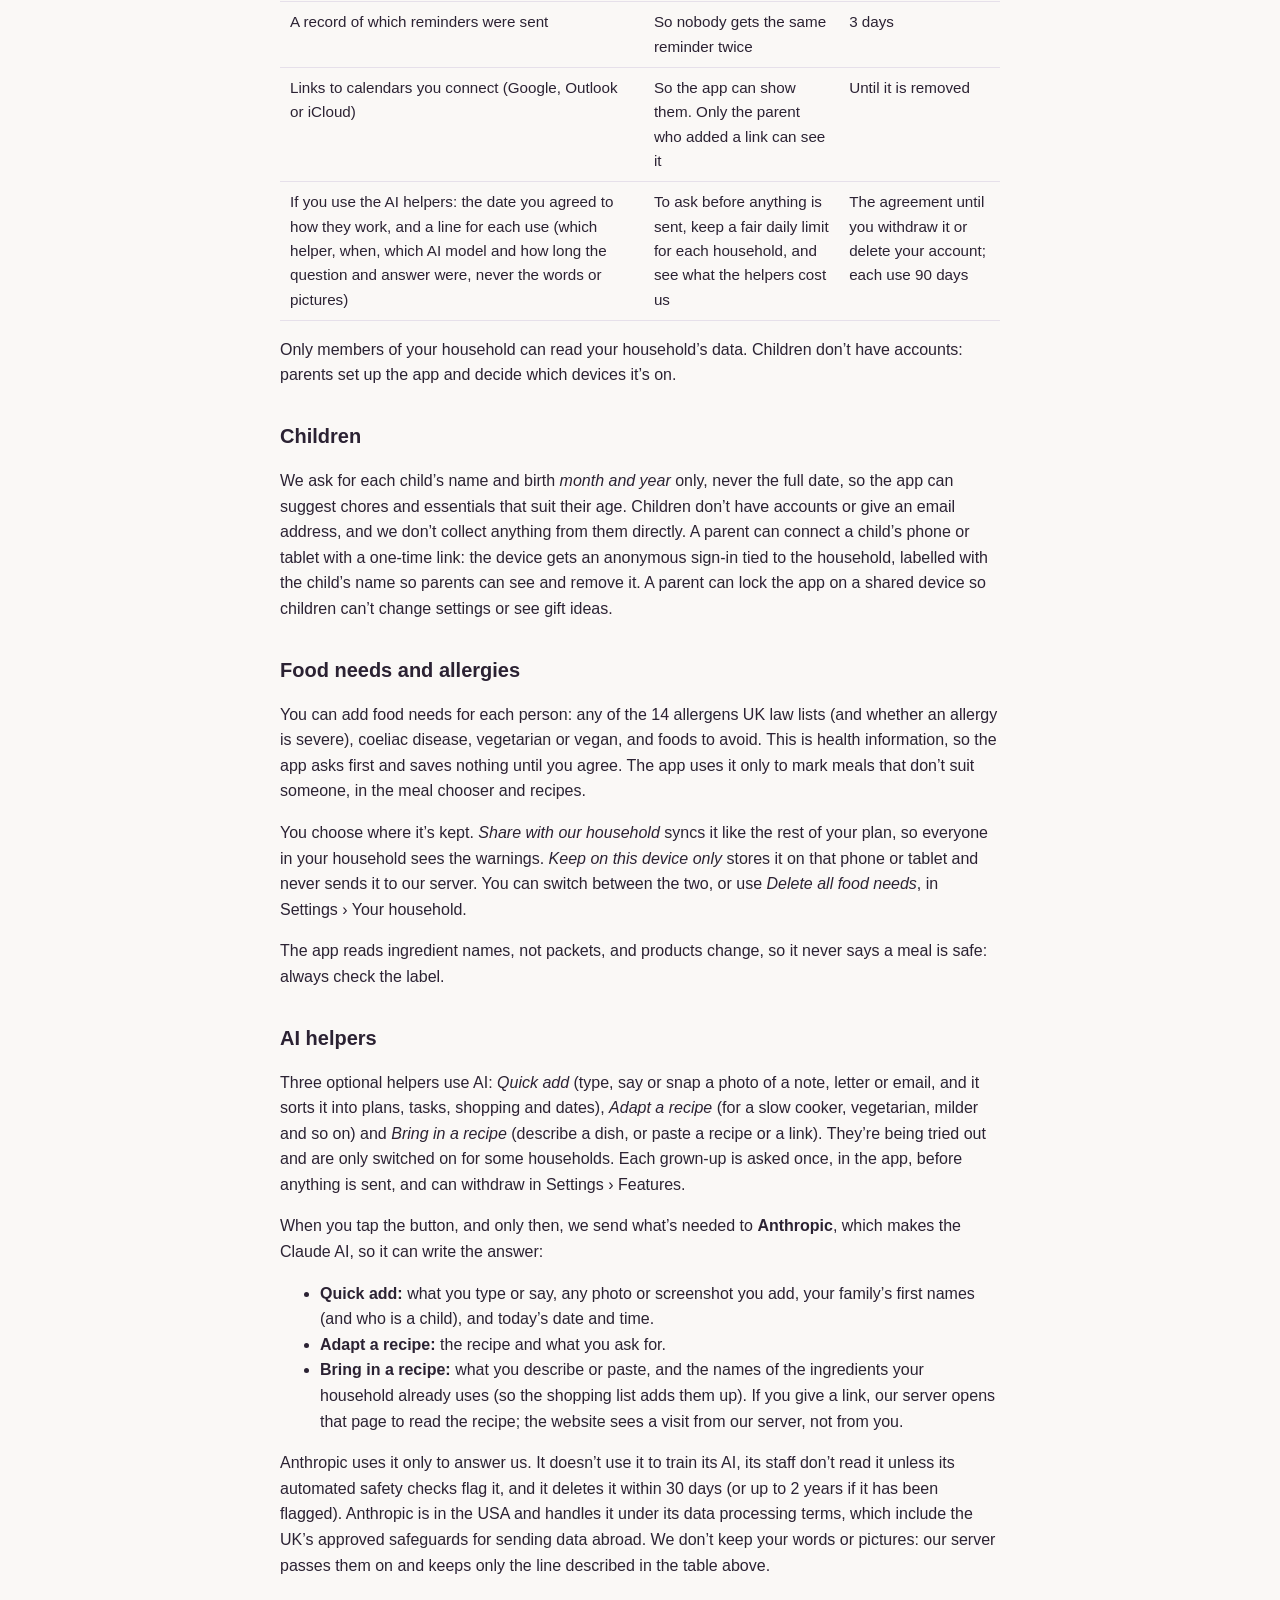
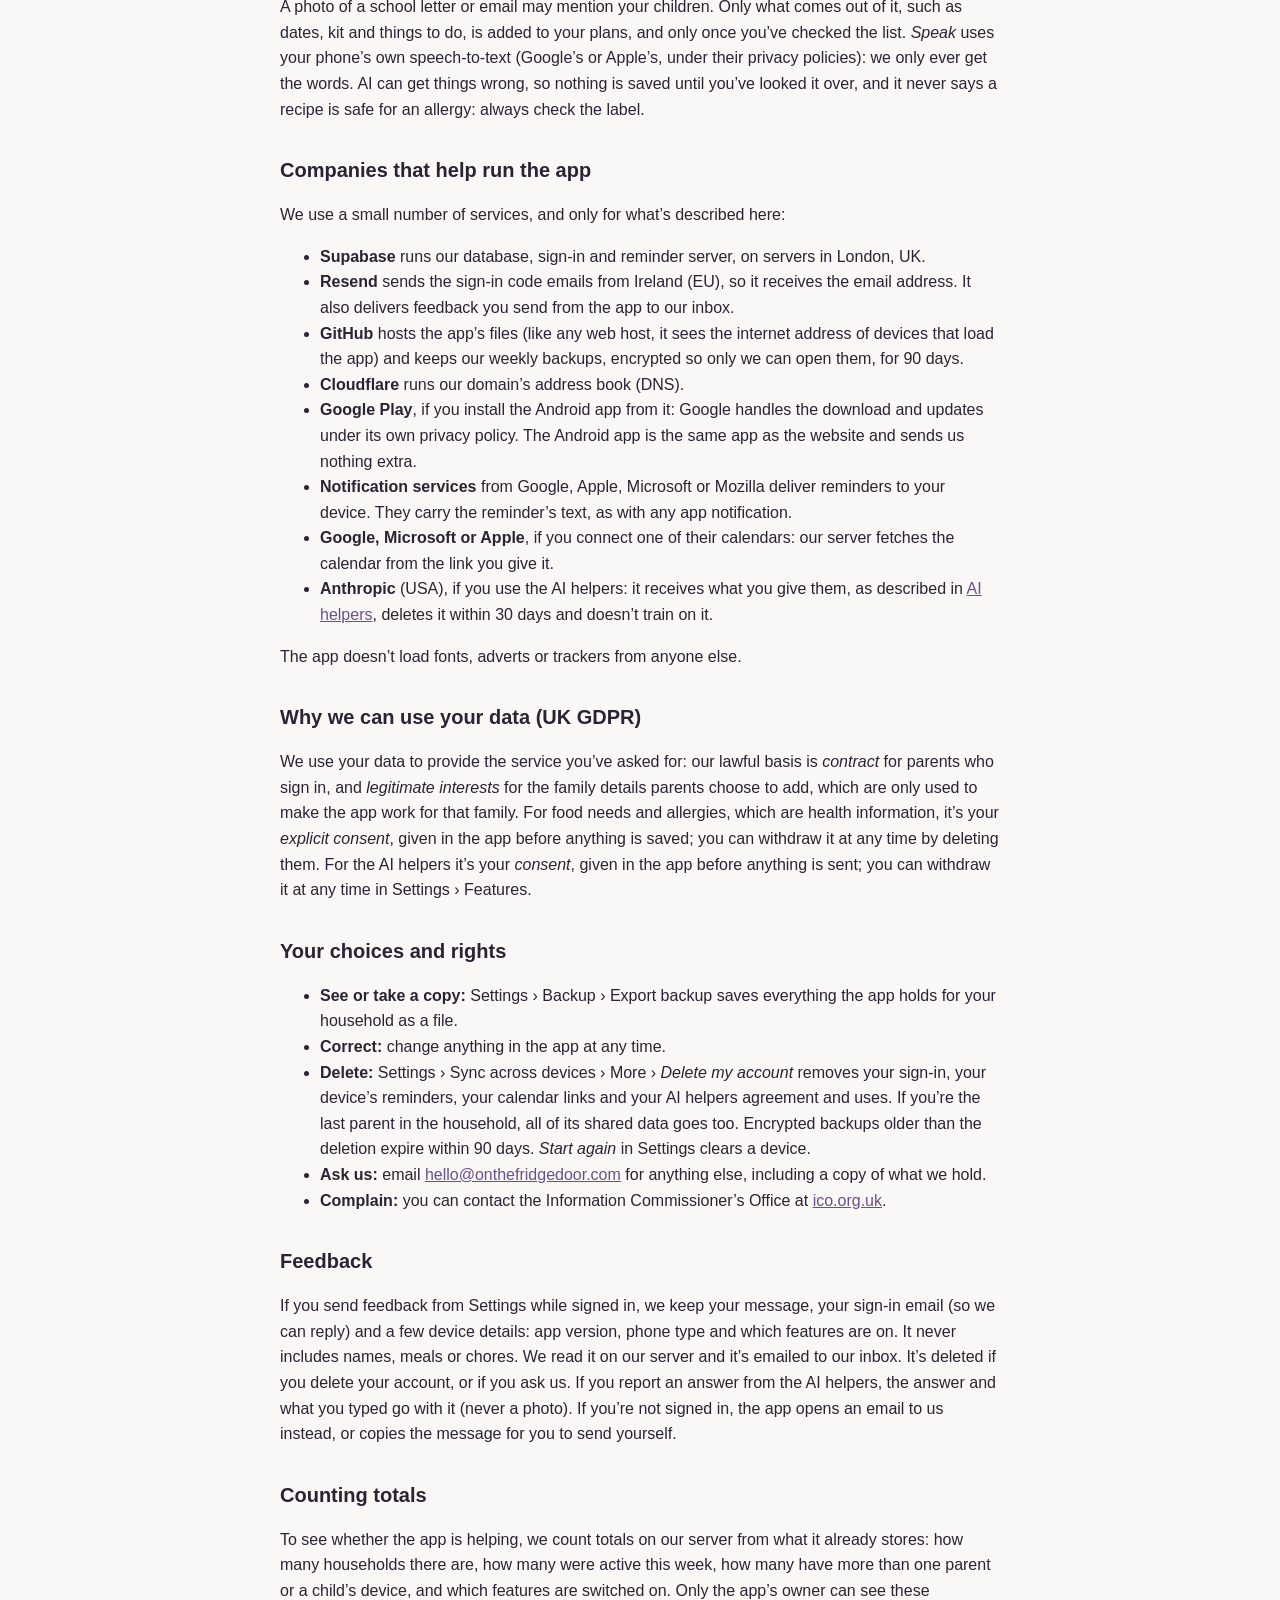
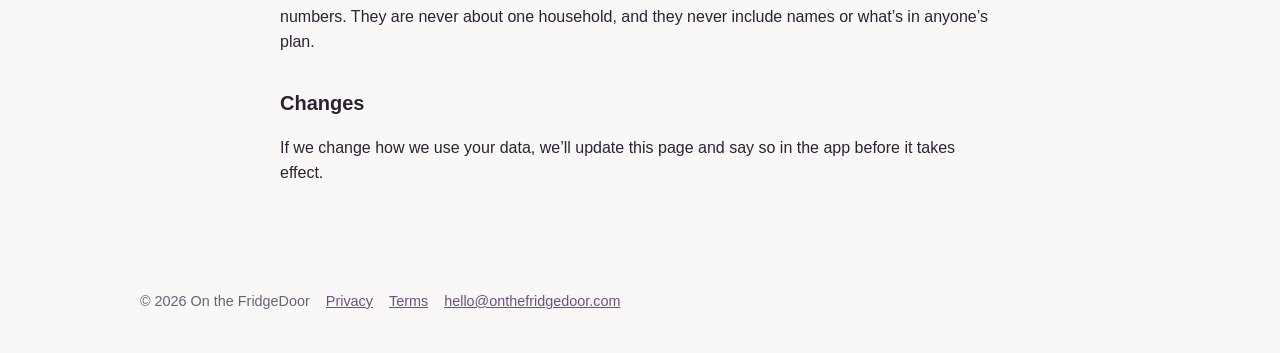
==== commit 2553ed9e: "Release v101" ====
--- a/privacy.html
+++ b/privacy.html
@@ -11,10 +11,10 @@
 <header class="top"><a class="brand" href="https://onthefridgedoor.com/"><img src="icon-192.png?v=d05837e90c" alt="">On the FridgeDoor</a><a class="btn ghost" href="https://app.onthefridgedoor.com/">Open the app</a></header>
 <main class="wrap">
 <h1>Privacy</h1>
-<p class="muted">Last updated 21 October 2026</p>
+<p class="muted">Last updated 26 November 2026</p>
 
 <div class="card">
-<p><strong>The short version.</strong> Your family’s plans live on your own devices. If you switch on sync, a copy is kept on our server in London so your devices can share it, and nobody outside your household can see it. We don’t show adverts, we don’t track you around the web, and we never sell or share your data. We only count totals, like how many households use the meal plan, never what’s in anyone’s plan.</p>
+<p><strong>The short version.</strong> Your family’s plans live on your own devices. If you switch on sync, a copy is kept on our server in London so your devices can share it, and nobody outside your household can see it. We don’t show adverts, we don’t track you around the web, and we never sell or share your data. We only count totals, like how many households use the meal plan, never what’s in anyone’s plan. If you use the AI helpers, what you give them goes to Anthropic, only to write the answer, and only after you’ve agreed.</p>
 </div>
 
 <h2>Who we are</h2>
@@ -34,6 +34,7 @@
 <tr><td>Nudges (short messages a parent sends to a family member’s device or the family’s shared screens), whether one was marked urgent, and the replies (“OK”, “On my way”, “Got it”) with the replying device’s name</td><td>To deliver them, send an urgent one again until someone taps “Got it”, and show the sender who has seen it</td><td>7 days</td></tr>
 <tr><td>A record of which reminders were sent</td><td>So nobody gets the same reminder twice</td><td>3 days</td></tr>
 <tr><td>Links to calendars you connect (Google, Outlook or iCloud)</td><td>So the app can show them. Only the parent who added a link can see it</td><td>Until it is removed</td></tr>
+<tr><td>If you use the AI helpers: the date you agreed to how they work, and a line for each use (which helper, when, which AI model and how long the question and answer were, never the words or pictures)</td><td>To ask before anything is sent, keep a fair daily limit for each household, and see what the helpers cost us</td><td>The agreement until you withdraw it or delete your account; each use 90 days</td></tr>
 </table></div>
 <p>Only members of your household can read your household’s data. Children don’t have accounts: parents set up the app and decide which devices it’s on.</p>
 
@@ -45,6 +46,17 @@
 <p>You choose where it’s kept. <em>Share with our household</em> syncs it like the rest of your plan, so everyone in your household sees the warnings. <em>Keep on this device only</em> stores it on that phone or tablet and never sends it to our server. You can switch between the two, or use <em>Delete all food needs</em>, in Settings › Your household.</p>
 <p>The app reads ingredient names, not packets, and products change, so it never says a meal is safe: always check the label.</p>
 
+<h2 id="ai">AI helpers</h2>
+<p>Three optional helpers use AI: <em>Quick add</em> (type, say or snap a photo of a note, letter or email, and it sorts it into plans, tasks, shopping and dates), <em>Adapt a recipe</em> (for a slow cooker, vegetarian, milder and so on) and <em>Bring in a recipe</em> (describe a dish, or paste a recipe or a link). They’re being tried out and are only switched on for some households. Each grown-up is asked once, in the app, before anything is sent, and can withdraw in Settings › Features.</p>
+<p>When you tap the button, and only then, we send what’s needed to <strong>Anthropic</strong>, which makes the Claude AI, so it can write the answer:</p>
+<ul>
+<li><strong>Quick add:</strong> what you type or say, any photo or screenshot you add, your family’s first names (and who is a child), and today’s date and time.</li>
+<li><strong>Adapt a recipe:</strong> the recipe and what you ask for.</li>
+<li><strong>Bring in a recipe:</strong> what you describe or paste, and the names of the ingredients your household already uses (so the shopping list adds them up). If you give a link, our server opens that page to read the recipe; the website sees a visit from our server, not from you.</li>
+</ul>
+<p>Anthropic uses it only to answer us. It doesn’t use it to train its AI, its staff don’t read it unless its automated safety checks flag it, and it deletes it within 30 days (or up to 2 years if it has been flagged). Anthropic is in the USA and handles it under its data processing terms, which include the UK’s approved safeguards for sending data abroad. We don’t keep your words or pictures: our server passes them on and keeps only the line described in the table above.</p>
+<p>A photo of a school letter or email may mention your children. Only what comes out of it, such as dates, kit and things to do, is added to your plans, and only once you’ve checked the list. <em>Speak</em> uses your phone’s own speech-to-text (Google’s or Apple’s, under their privacy policies): we only ever get the words. AI can get things wrong, so nothing is saved until you’ve looked it over, and it never says a recipe is safe for an allergy: always check the label.</p>
+
 <h2>Companies that help run the app</h2>
 <p>We use a small number of services, and only for what’s described here:</p>
 <ul>
@@ -55,23 +67,24 @@
 <li><strong>Google Play</strong>, if you install the Android app from it: Google handles the download and updates under its own privacy policy. The Android app is the same app as the website and sends us nothing extra.</li>
 <li><strong>Notification services</strong> from Google, Apple, Microsoft or Mozilla deliver reminders to your device. They carry the reminder’s text, as with any app notification.</li>
 <li><strong>Google, Microsoft or Apple</strong>, if you connect one of their calendars: our server fetches the calendar from the link you give it.</li>
+<li><strong>Anthropic</strong> (USA), if you use the AI helpers: it receives what you give them, as described in <a href="#ai">AI helpers</a>, deletes it within 30 days and doesn’t train on it.</li>
 </ul>
 <p>The app doesn’t load fonts, adverts or trackers from anyone else.</p>
 
 <h2>Why we can use your data (UK GDPR)</h2>
-<p>We use your data to provide the service you’ve asked for: our lawful basis is <em>contract</em> for parents who sign in, and <em>legitimate interests</em> for the family details parents choose to add, which are only used to make the app work for that family. For food needs and allergies, which are health information, it’s your <em>explicit consent</em>, given in the app before anything is saved; you can withdraw it at any time by deleting them.</p>
+<p>We use your data to provide the service you’ve asked for: our lawful basis is <em>contract</em> for parents who sign in, and <em>legitimate interests</em> for the family details parents choose to add, which are only used to make the app work for that family. For food needs and allergies, which are health information, it’s your <em>explicit consent</em>, given in the app before anything is saved; you can withdraw it at any time by deleting them. For the AI helpers it’s your <em>consent</em>, given in the app before anything is sent; you can withdraw it at any time in Settings › Features.</p>
 
 <h2>Your choices and rights</h2>
 <ul>
 <li><strong>See or take a copy:</strong> Settings › Backup › Export backup saves everything the app holds for your household as a file.</li>
 <li><strong>Correct:</strong> change anything in the app at any time.</li>
-<li><strong>Delete:</strong> Settings › Sync across devices › More › <em>Delete my account</em> removes your sign-in, your device’s reminders and your calendar links. If you’re the last parent in the household, all of its shared data goes too. Encrypted backups older than the deletion expire within 90 days. <em>Start again</em> in Settings clears a device.</li>
+<li><strong>Delete:</strong> Settings › Sync across devices › More › <em>Delete my account</em> removes your sign-in, your device’s reminders, your calendar links and your AI helpers agreement and uses. If you’re the last parent in the household, all of its shared data goes too. Encrypted backups older than the deletion expire within 90 days. <em>Start again</em> in Settings clears a device.</li>
 <li><strong>Ask us:</strong> email <a href="mailto:hello@onthefridgedoor.com">hello@onthefridgedoor.com</a> for anything else, including a copy of what we hold.</li>
 <li><strong>Complain:</strong> you can contact the Information Commissioner’s Office at <a href="https://ico.org.uk/make-a-complaint/">ico.org.uk</a>.</li>
 </ul>
 
 <h2>Feedback</h2>
-<p>If you send feedback from Settings while signed in, we keep your message, your sign-in email (so we can reply) and a few device details: app version, phone type and which features are on. It never includes names, meals or chores. We read it on our server and it’s emailed to our inbox. It’s deleted if you delete your account, or if you ask us. If you’re not signed in, the app opens an email to us instead, or copies the message for you to send yourself.</p>
+<p>If you send feedback from Settings while signed in, we keep your message, your sign-in email (so we can reply) and a few device details: app version, phone type and which features are on. It never includes names, meals or chores. We read it on our server and it’s emailed to our inbox. It’s deleted if you delete your account, or if you ask us. If you report an answer from the AI helpers, the answer and what you typed go with it (never a photo). If you’re not signed in, the app opens an email to us instead, or copies the message for you to send yourself.</p>
 
 <h2>Counting totals</h2>
 <p>To see whether the app is helping, we count totals on our server from what it already stores: how many households there are, how many were active this week, how many have more than one parent or a child’s device, and which features are switched on. Only the app’s owner can see these numbers. They are never about one household, and they never include names or what’s in anyone’s plan.</p>
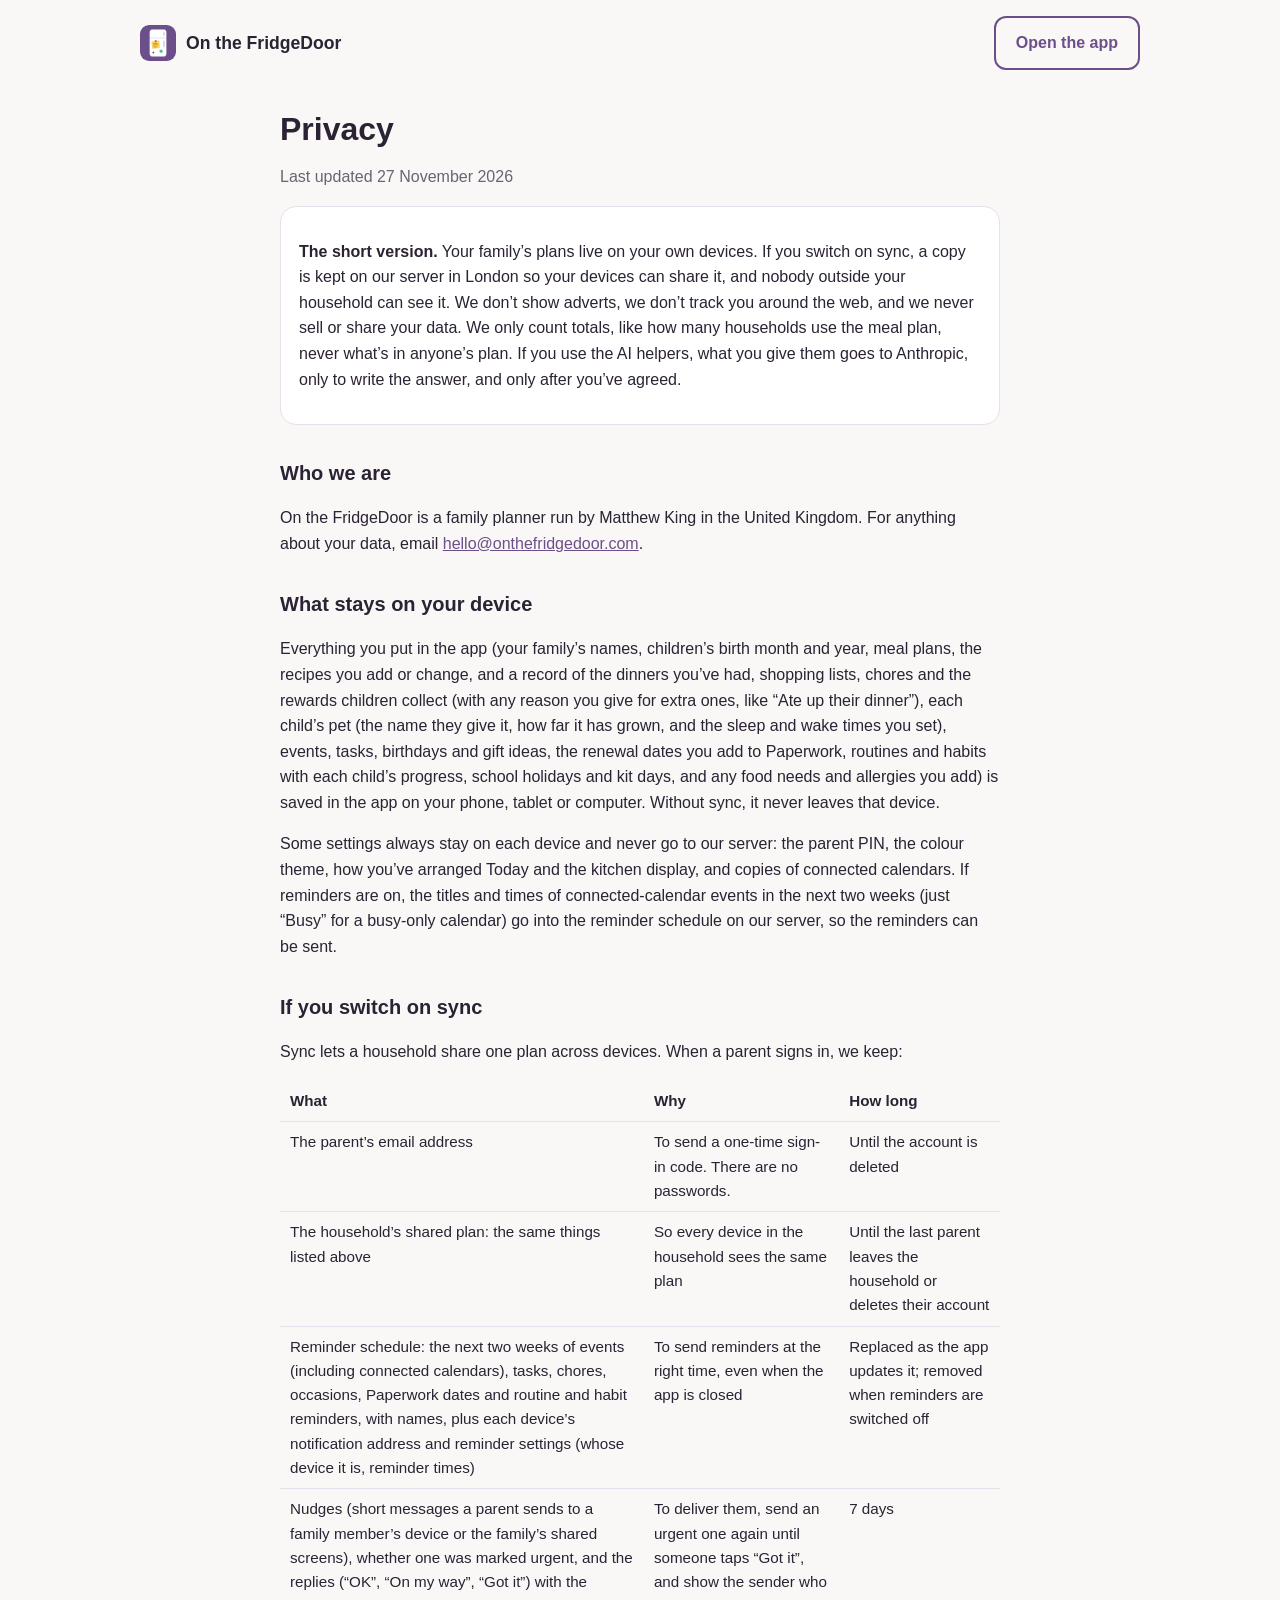
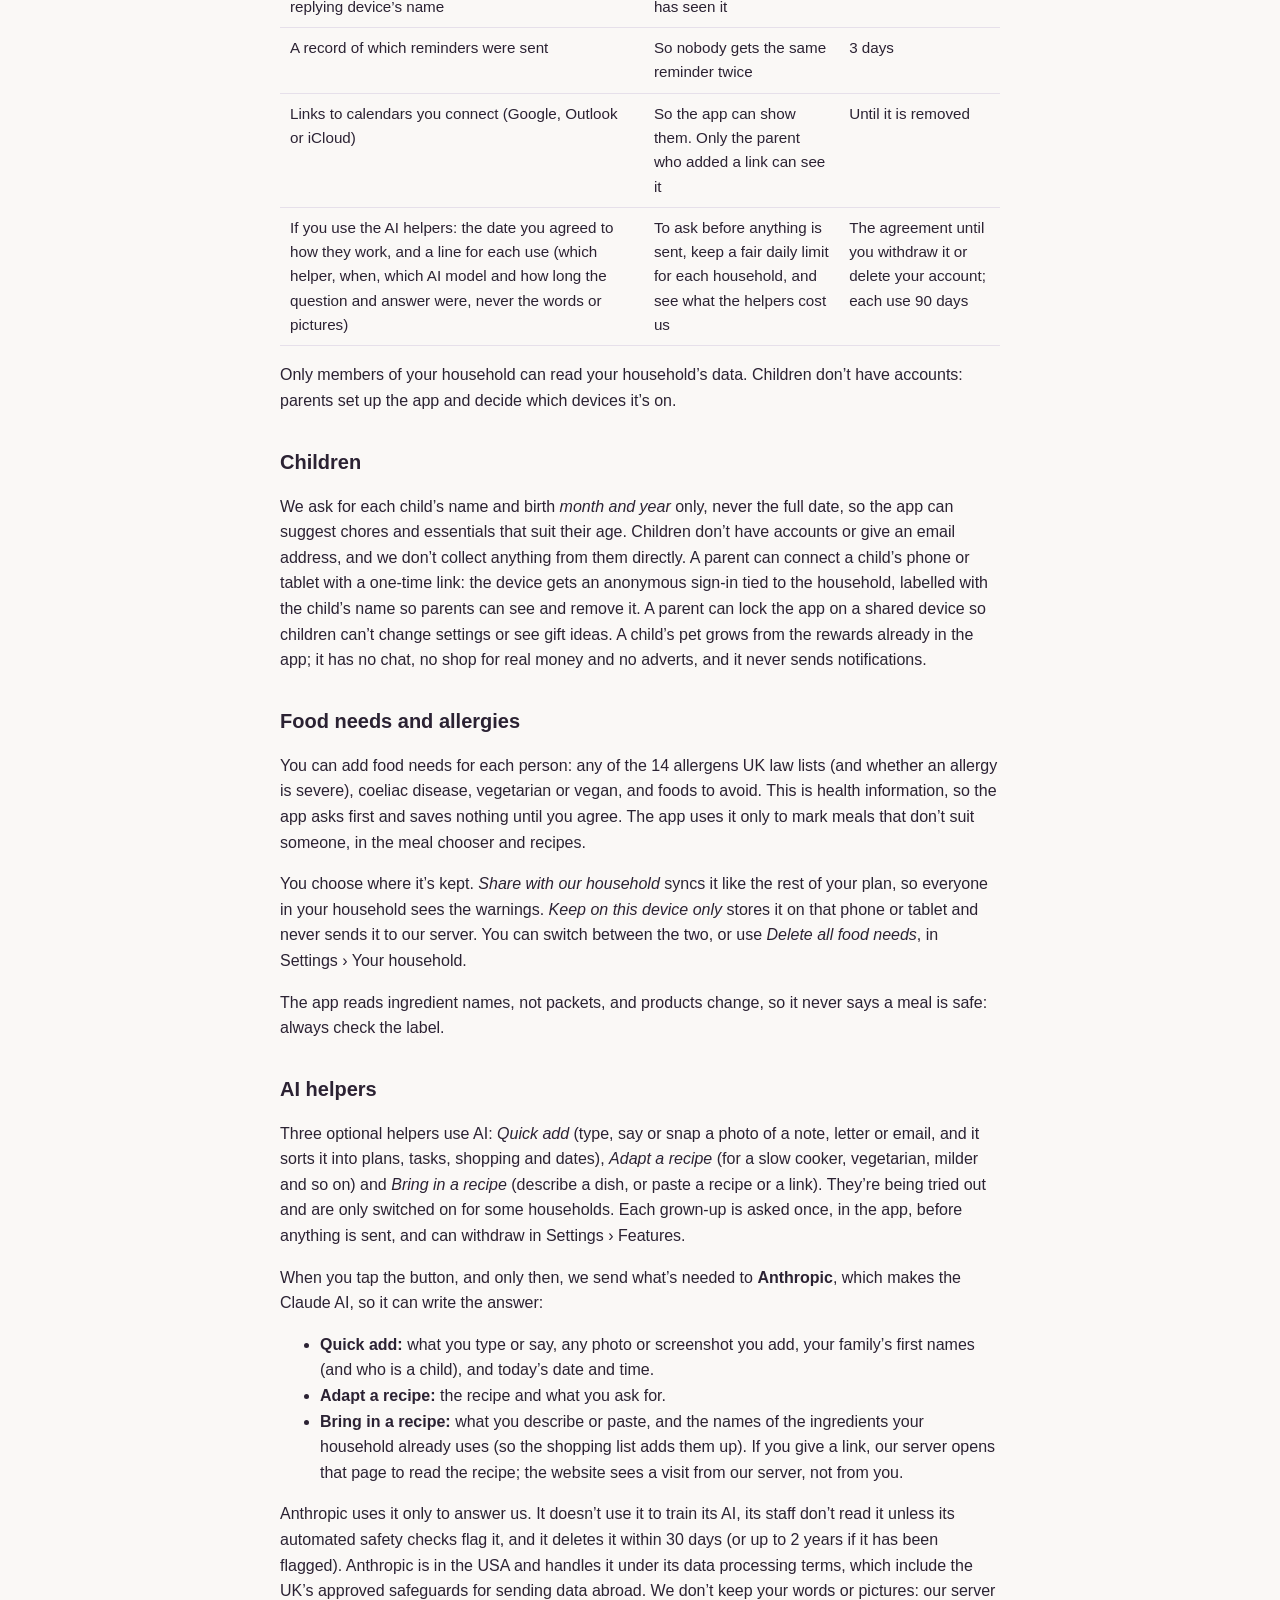
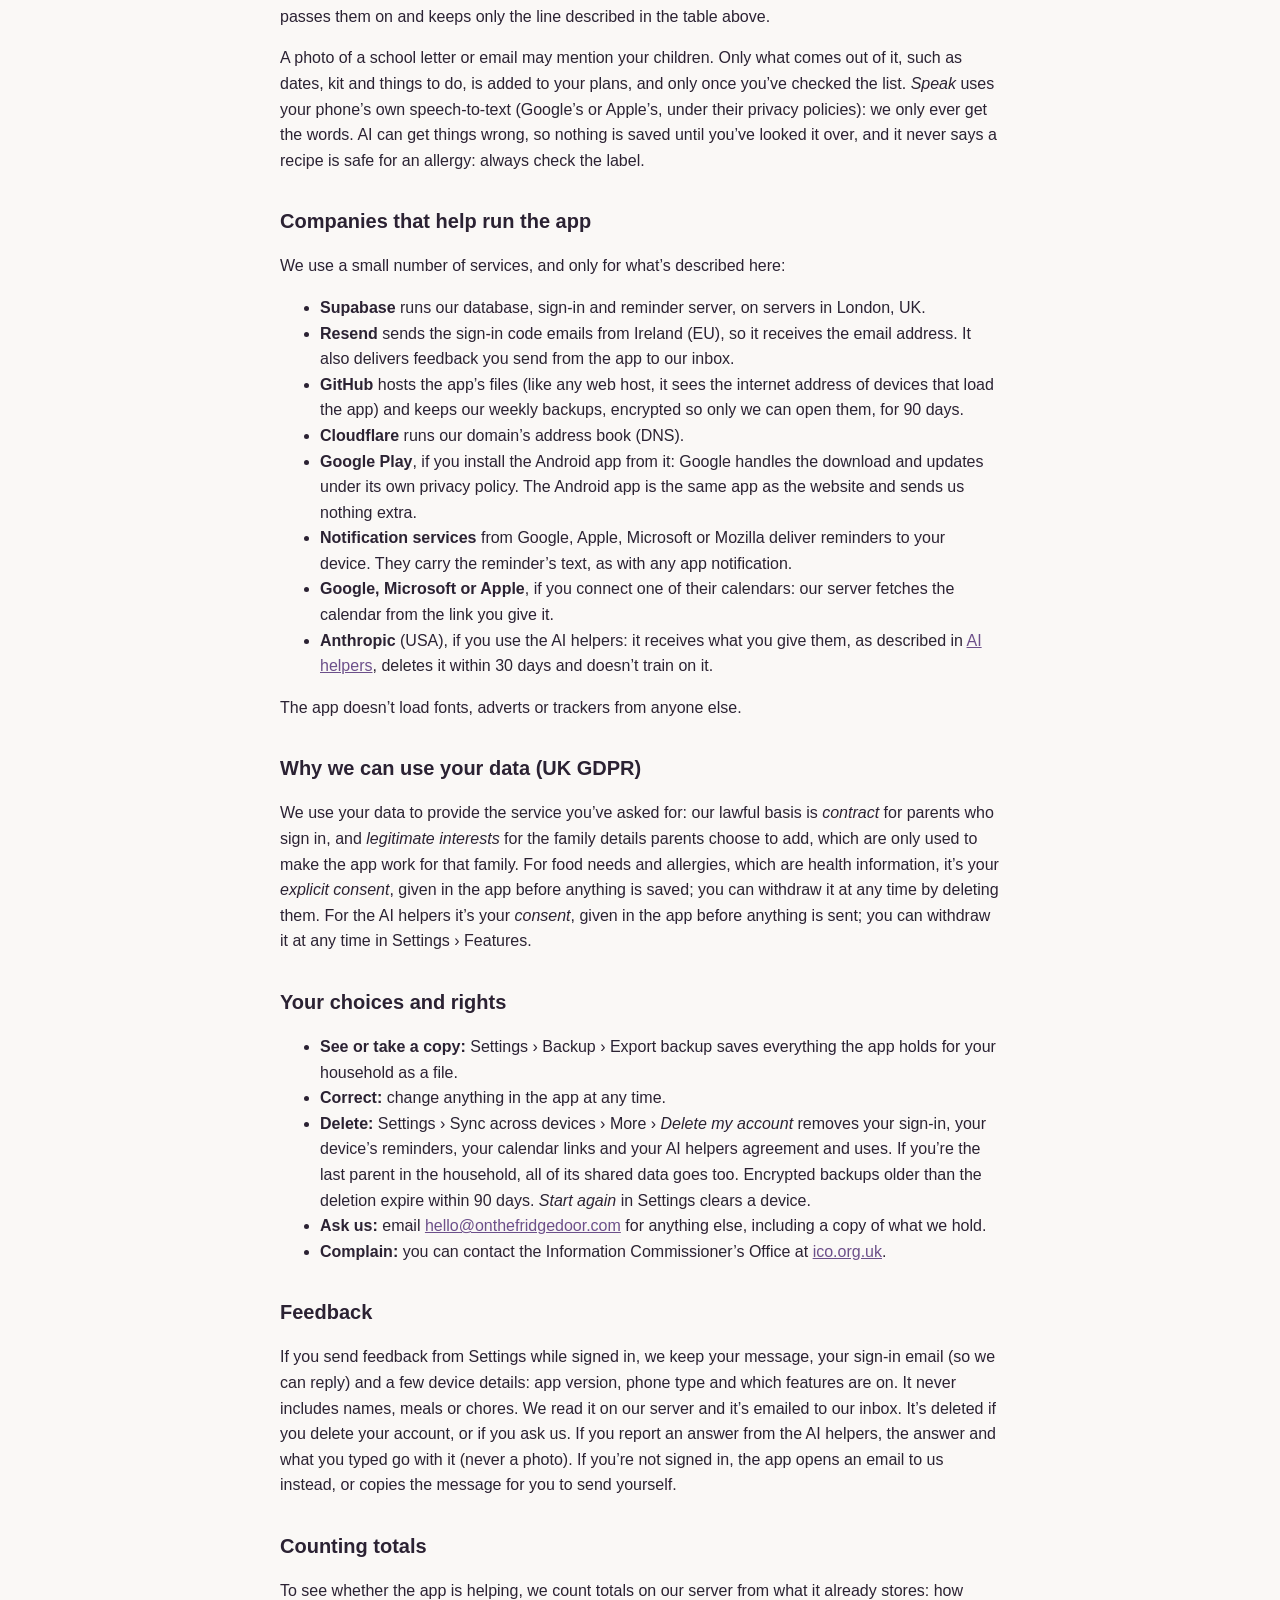
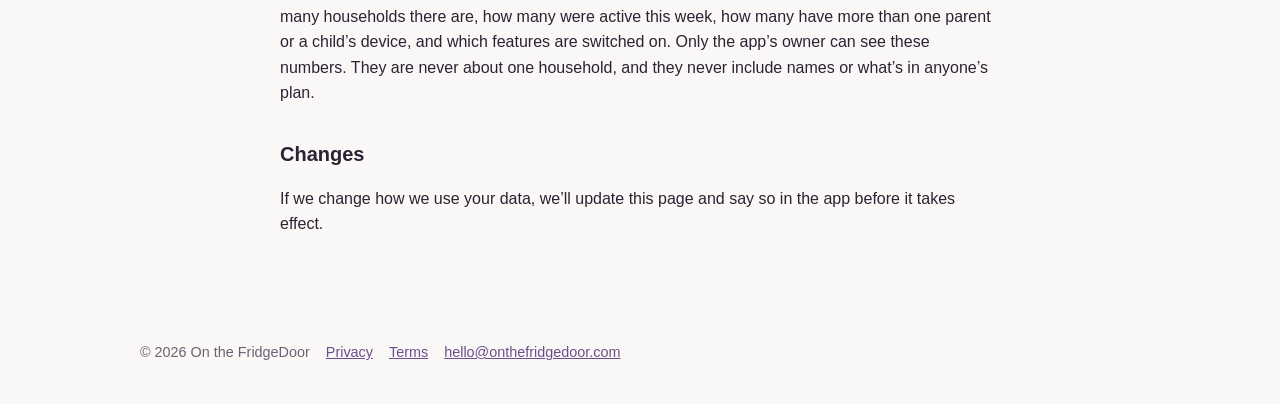
==== commit f7c091ce: "Release v102" ====
--- a/privacy.html
+++ b/privacy.html
@@ -11,7 +11,7 @@
 <header class="top"><a class="brand" href="https://onthefridgedoor.com/"><img src="icon-192.png?v=d05837e90c" alt="">On the FridgeDoor</a><a class="btn ghost" href="https://app.onthefridgedoor.com/">Open the app</a></header>
 <main class="wrap">
 <h1>Privacy</h1>
-<p class="muted">Last updated 26 November 2026</p>
+<p class="muted">Last updated 27 November 2026</p>
 
 <div class="card">
 <p><strong>The short version.</strong> Your family’s plans live on your own devices. If you switch on sync, a copy is kept on our server in London so your devices can share it, and nobody outside your household can see it. We don’t show adverts, we don’t track you around the web, and we never sell or share your data. We only count totals, like how many households use the meal plan, never what’s in anyone’s plan. If you use the AI helpers, what you give them goes to Anthropic, only to write the answer, and only after you’ve agreed.</p>
@@ -21,7 +21,7 @@
 <p>On the FridgeDoor is a family planner run by Matthew King in the United Kingdom. For anything about your data, email <a href="mailto:hello@onthefridgedoor.com">hello@onthefridgedoor.com</a>.</p>
 
 <h2>What stays on your device</h2>
-<p>Everything you put in the app (your family’s names, children’s birth month and year, meal plans, the recipes you add or change, and a record of the dinners you’ve had, shopping lists, chores and the rewards children collect (with any reason you give for extra ones, like “Ate up their dinner”), events, tasks, birthdays and gift ideas, the renewal dates you add to Paperwork, routines and habits with each child’s progress, school holidays and kit days, and any food needs and allergies you add) is saved in the app on your phone, tablet or computer. Without sync, it never leaves that device.</p>
+<p>Everything you put in the app (your family’s names, children’s birth month and year, meal plans, the recipes you add or change, and a record of the dinners you’ve had, shopping lists, chores and the rewards children collect (with any reason you give for extra ones, like “Ate up their dinner”), each child’s pet (the name they give it, how far it has grown, and the sleep and wake times you set), events, tasks, birthdays and gift ideas, the renewal dates you add to Paperwork, routines and habits with each child’s progress, school holidays and kit days, and any food needs and allergies you add) is saved in the app on your phone, tablet or computer. Without sync, it never leaves that device.</p>
 <p>Some settings always stay on each device and never go to our server: the parent PIN, the colour theme, how you’ve arranged Today and the kitchen display, and copies of connected calendars. If reminders are on, the titles and times of connected-calendar events in the next two weeks (just “Busy” for a busy-only calendar) go into the reminder schedule on our server, so the reminders can be sent.</p>
 
 <h2>If you switch on sync</h2>
@@ -39,7 +39,7 @@
 <p>Only members of your household can read your household’s data. Children don’t have accounts: parents set up the app and decide which devices it’s on.</p>
 
 <h2>Children</h2>
-<p>We ask for each child’s name and birth <em>month and year</em> only, never the full date, so the app can suggest chores and essentials that suit their age. Children don’t have accounts or give an email address, and we don’t collect anything from them directly. A parent can connect a child’s phone or tablet with a one-time link: the device gets an anonymous sign-in tied to the household, labelled with the child’s name so parents can see and remove it. A parent can lock the app on a shared device so children can’t change settings or see gift ideas.</p>
+<p>We ask for each child’s name and birth <em>month and year</em> only, never the full date, so the app can suggest chores and essentials that suit their age. Children don’t have accounts or give an email address, and we don’t collect anything from them directly. A parent can connect a child’s phone or tablet with a one-time link: the device gets an anonymous sign-in tied to the household, labelled with the child’s name so parents can see and remove it. A parent can lock the app on a shared device so children can’t change settings or see gift ideas. A child’s pet grows from the rewards already in the app; it has no chat, no shop for real money and no adverts, and it never sends notifications.</p>
 
 <h2>Food needs and allergies</h2>
 <p>You can add food needs for each person: any of the 14 allergens UK law lists (and whether an allergy is severe), coeliac disease, vegetarian or vegan, and foods to avoid. This is health information, so the app asks first and saves nothing until you agree. The app uses it only to mark meals that don’t suit someone, in the meal chooser and recipes.</p>
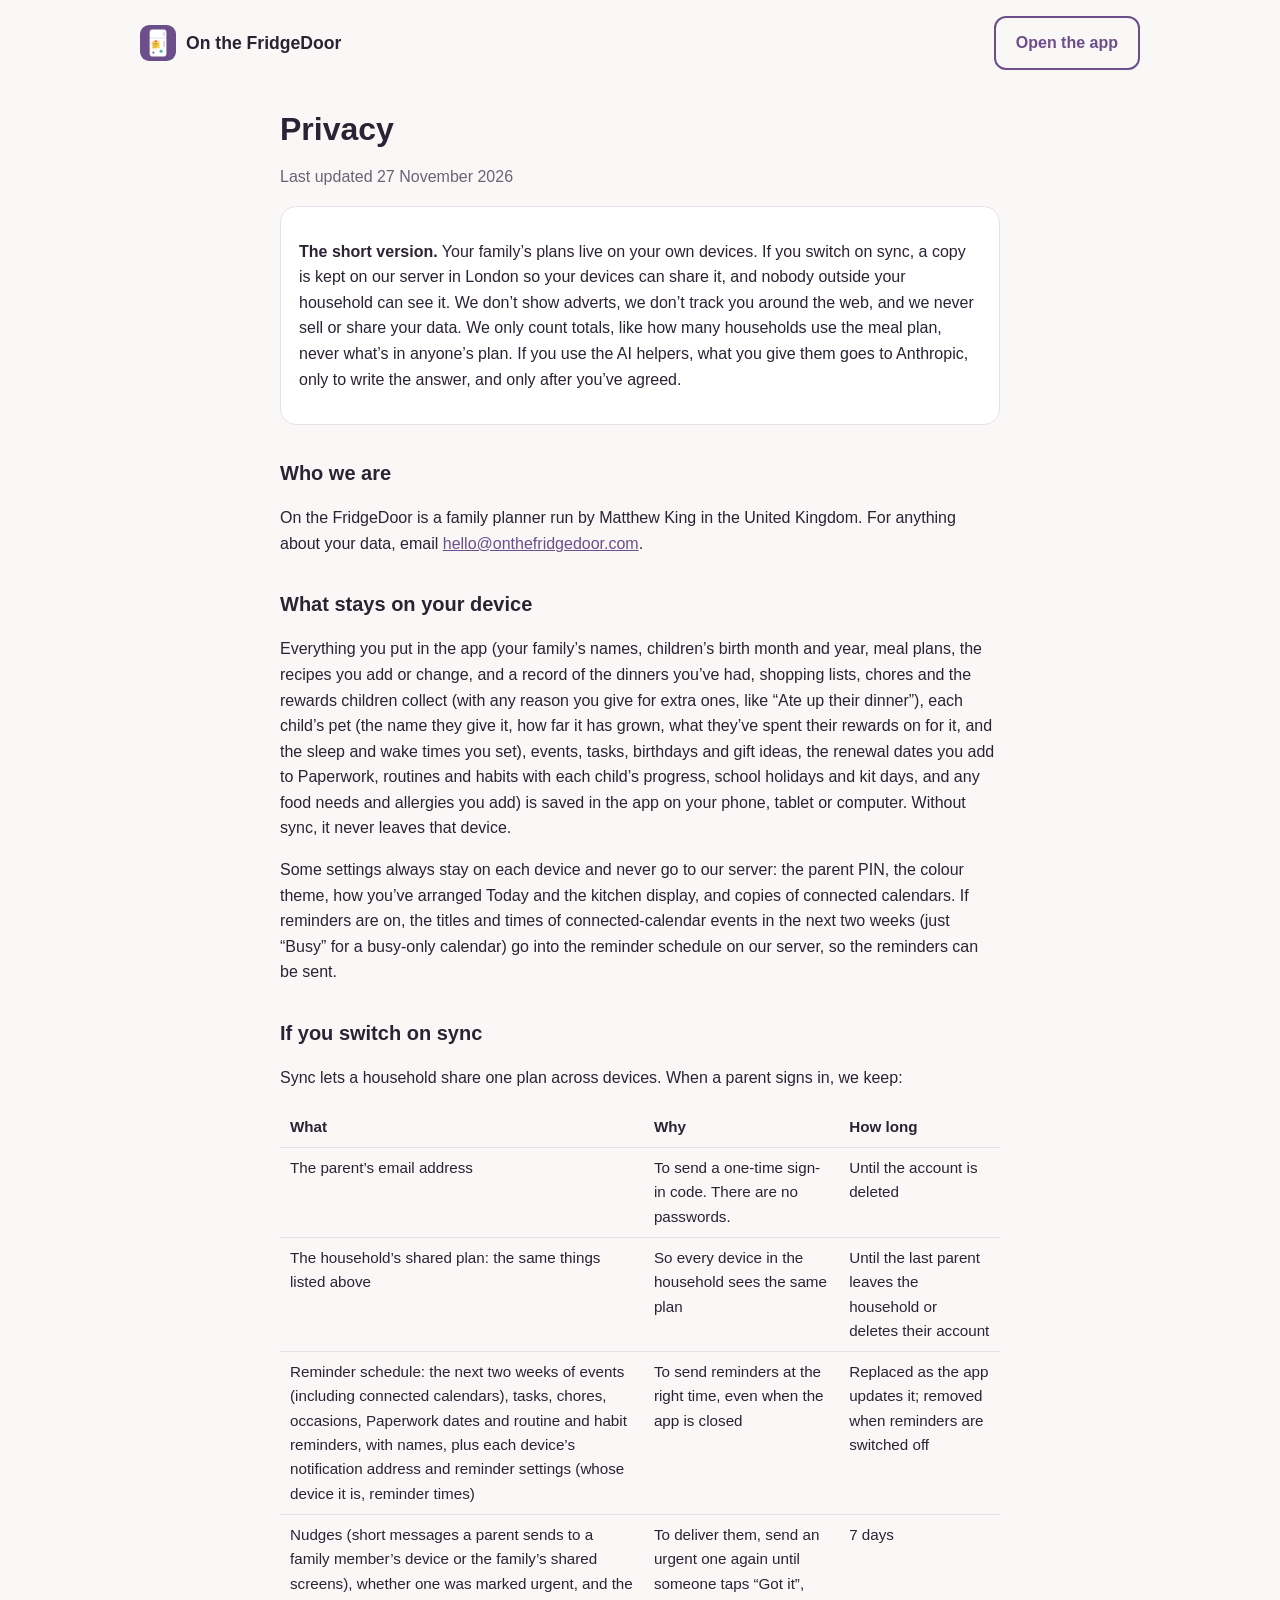
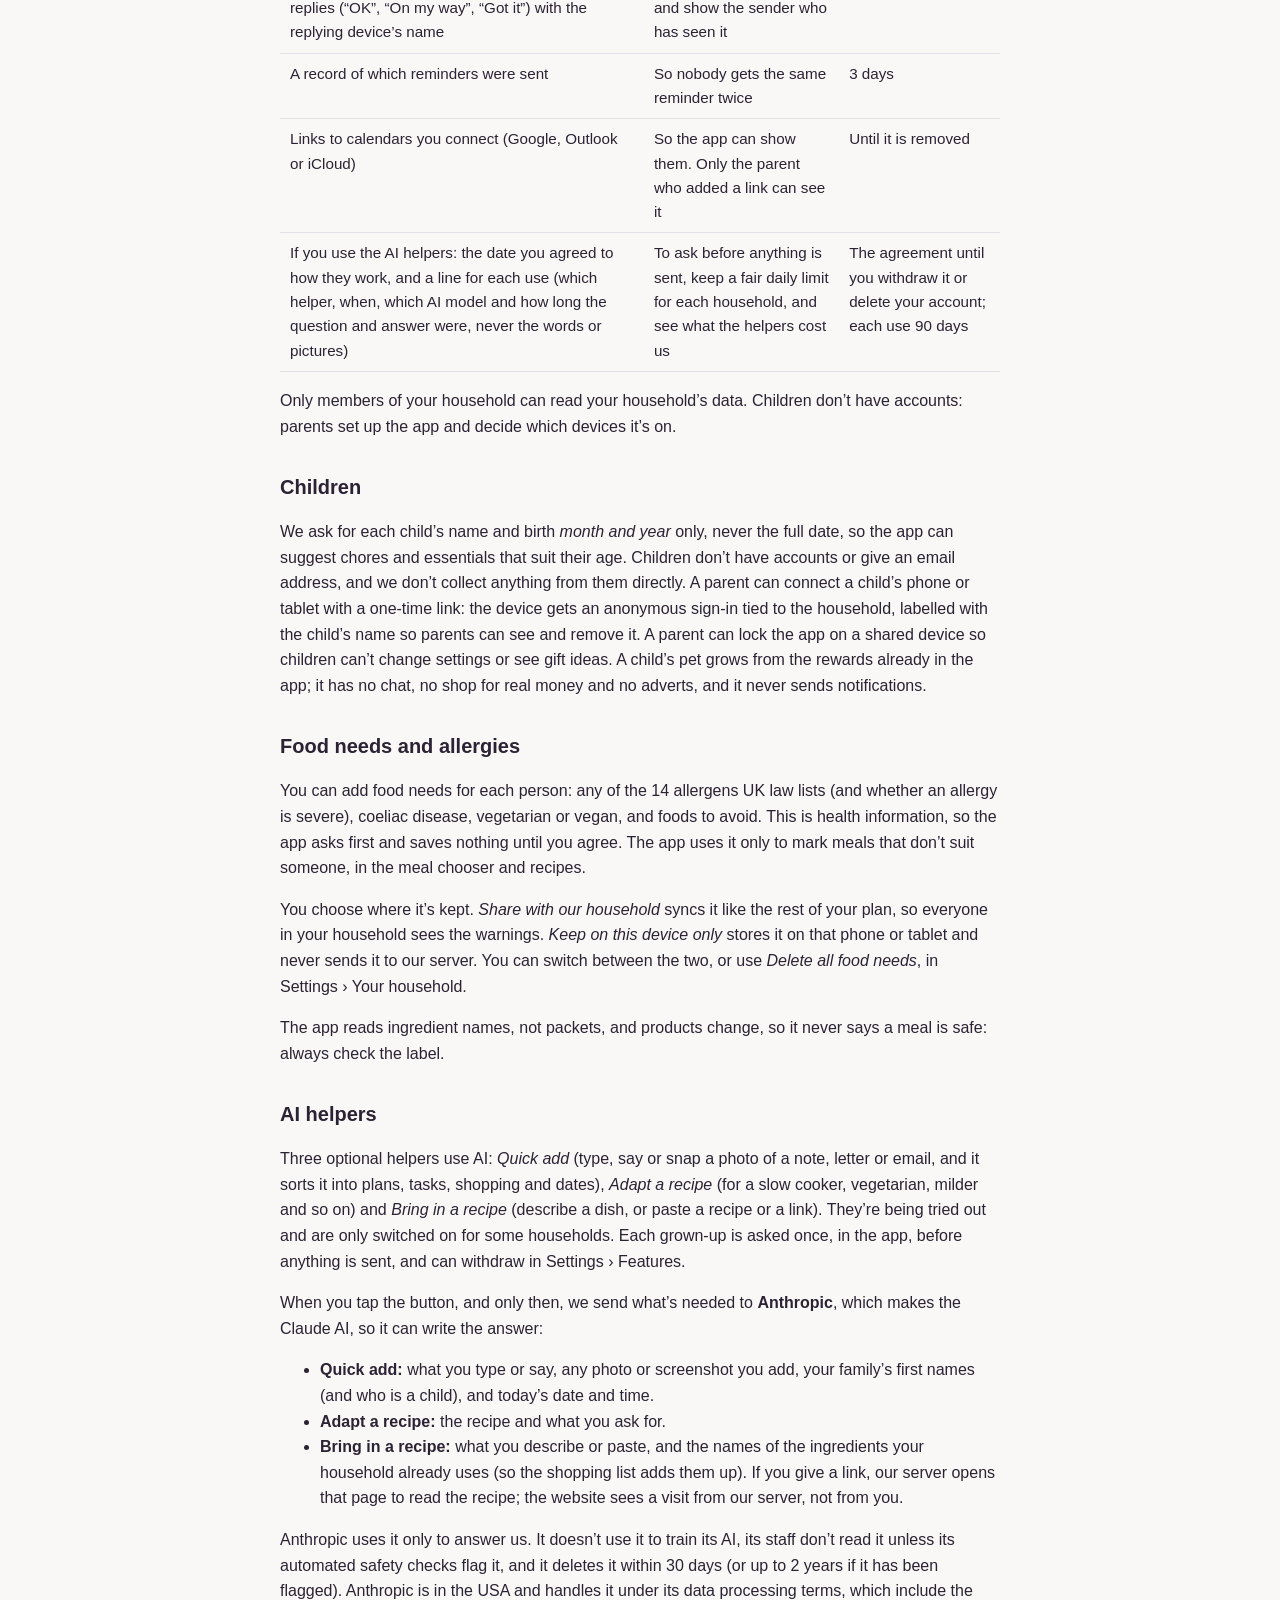
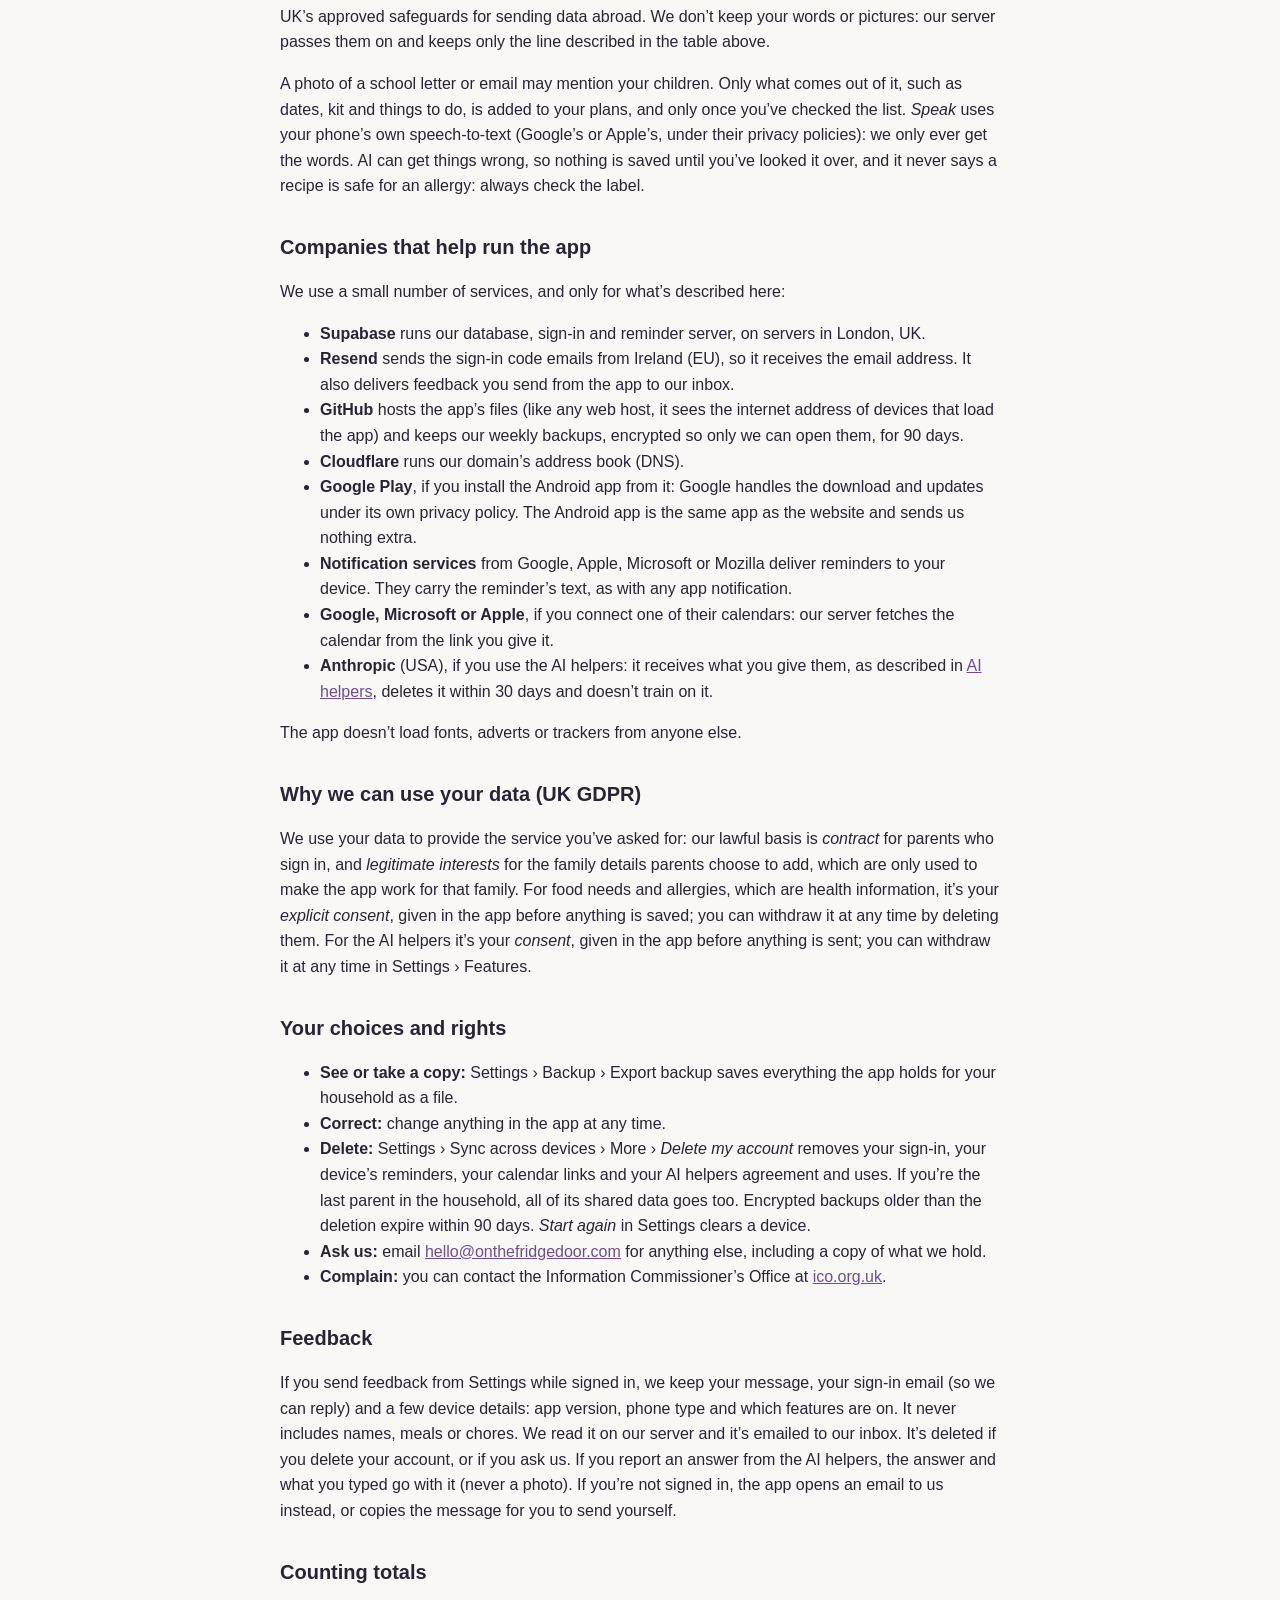
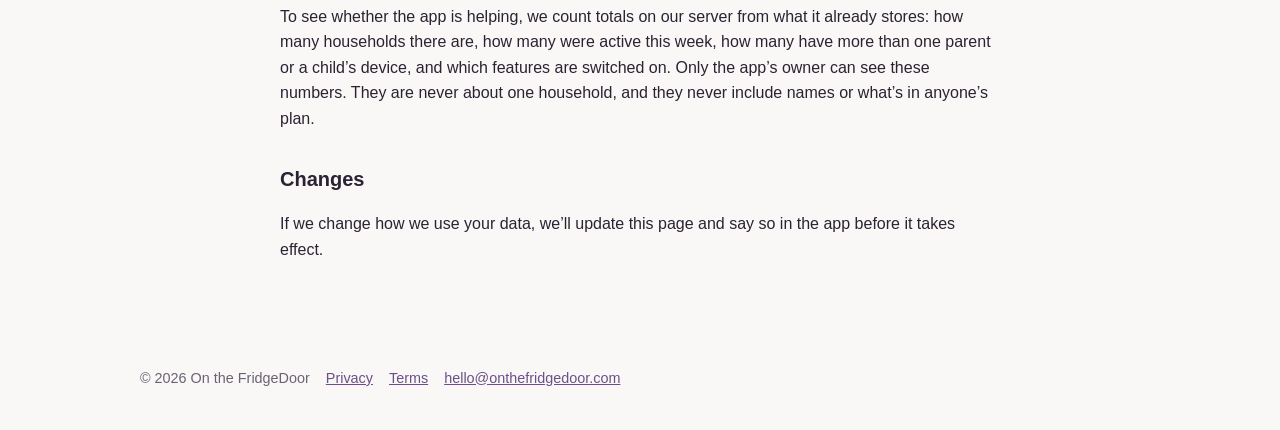
==== commit 915534c0: "Release v103" ====
--- a/privacy.html
+++ b/privacy.html
@@ -21,7 +21,7 @@
 <p>On the FridgeDoor is a family planner run by Matthew King in the United Kingdom. For anything about your data, email <a href="mailto:hello@onthefridgedoor.com">hello@onthefridgedoor.com</a>.</p>
 
 <h2>What stays on your device</h2>
-<p>Everything you put in the app (your family’s names, children’s birth month and year, meal plans, the recipes you add or change, and a record of the dinners you’ve had, shopping lists, chores and the rewards children collect (with any reason you give for extra ones, like “Ate up their dinner”), each child’s pet (the name they give it, how far it has grown, and the sleep and wake times you set), events, tasks, birthdays and gift ideas, the renewal dates you add to Paperwork, routines and habits with each child’s progress, school holidays and kit days, and any food needs and allergies you add) is saved in the app on your phone, tablet or computer. Without sync, it never leaves that device.</p>
+<p>Everything you put in the app (your family’s names, children’s birth month and year, meal plans, the recipes you add or change, and a record of the dinners you’ve had, shopping lists, chores and the rewards children collect (with any reason you give for extra ones, like “Ate up their dinner”), each child’s pet (the name they give it, how far it has grown, what they’ve spent their rewards on for it, and the sleep and wake times you set), events, tasks, birthdays and gift ideas, the renewal dates you add to Paperwork, routines and habits with each child’s progress, school holidays and kit days, and any food needs and allergies you add) is saved in the app on your phone, tablet or computer. Without sync, it never leaves that device.</p>
 <p>Some settings always stay on each device and never go to our server: the parent PIN, the colour theme, how you’ve arranged Today and the kitchen display, and copies of connected calendars. If reminders are on, the titles and times of connected-calendar events in the next two weeks (just “Busy” for a busy-only calendar) go into the reminder schedule on our server, so the reminders can be sent.</p>
 
 <h2>If you switch on sync</h2>
